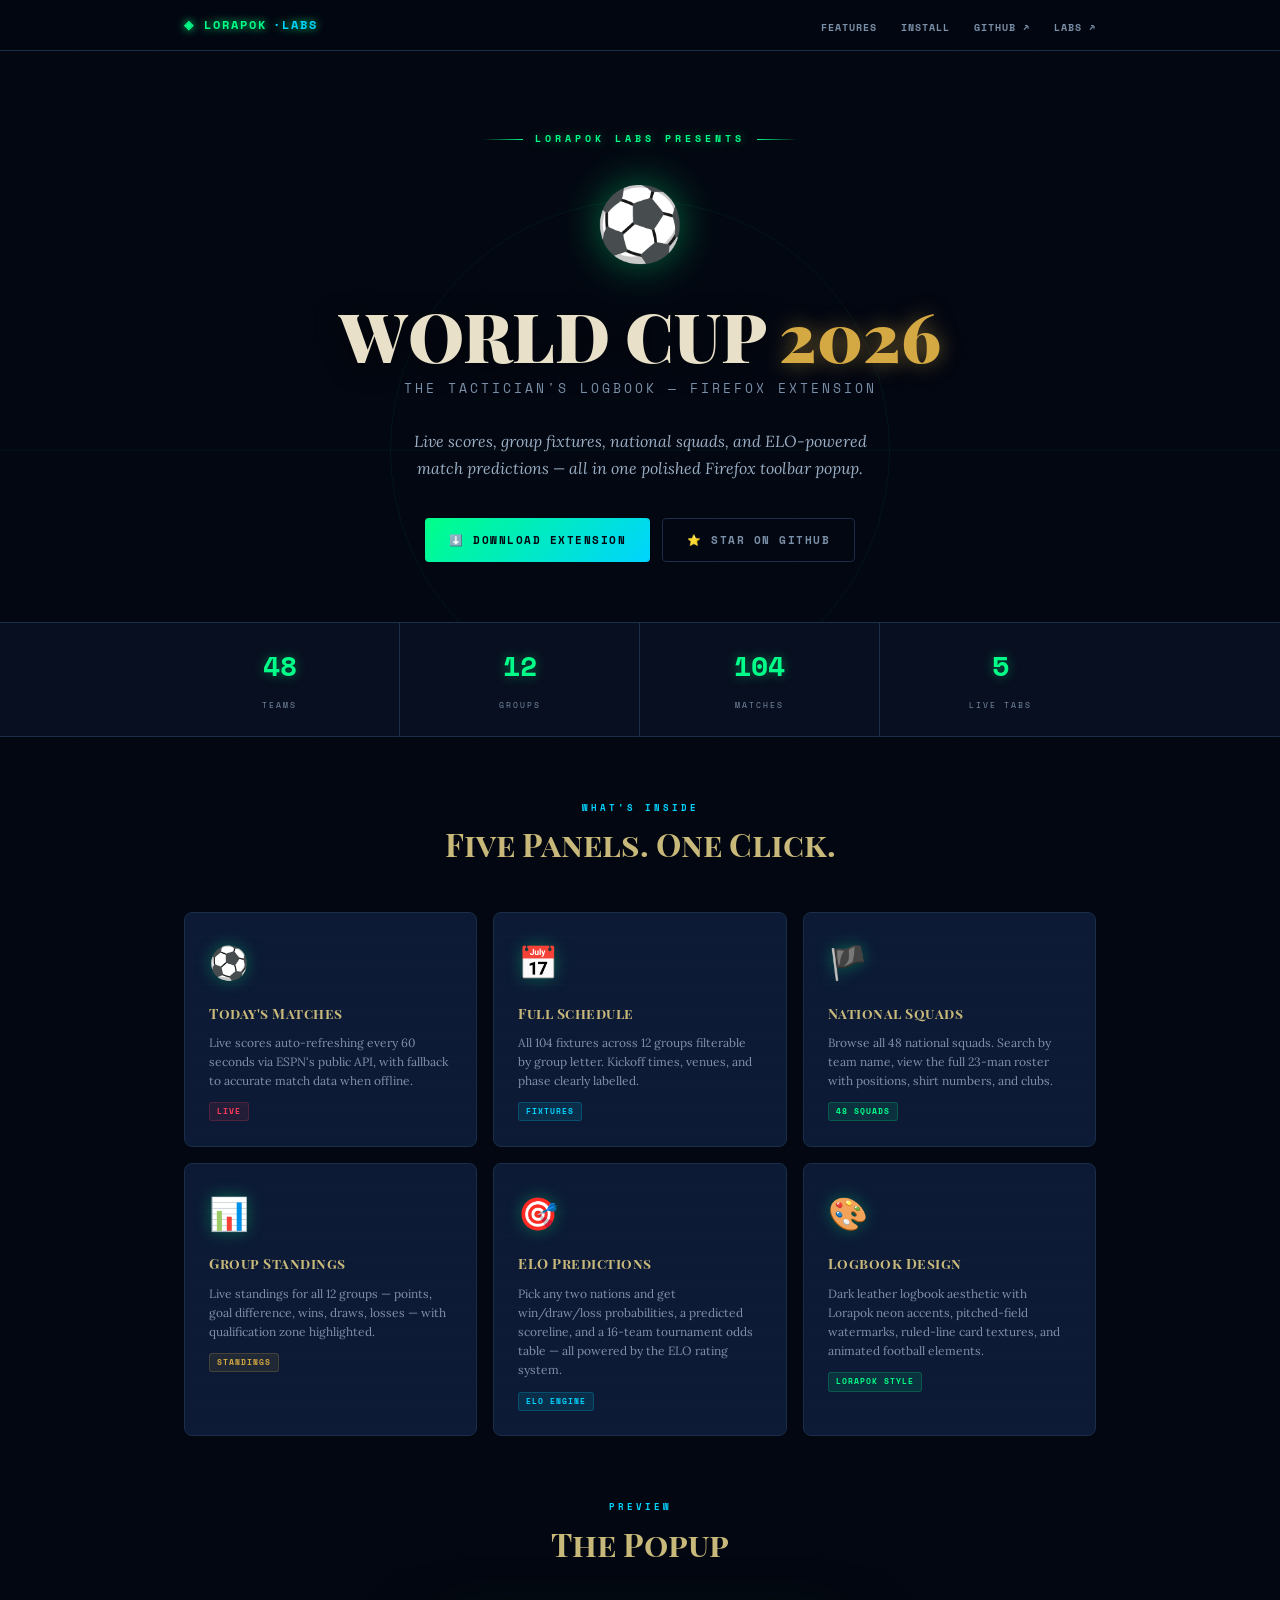
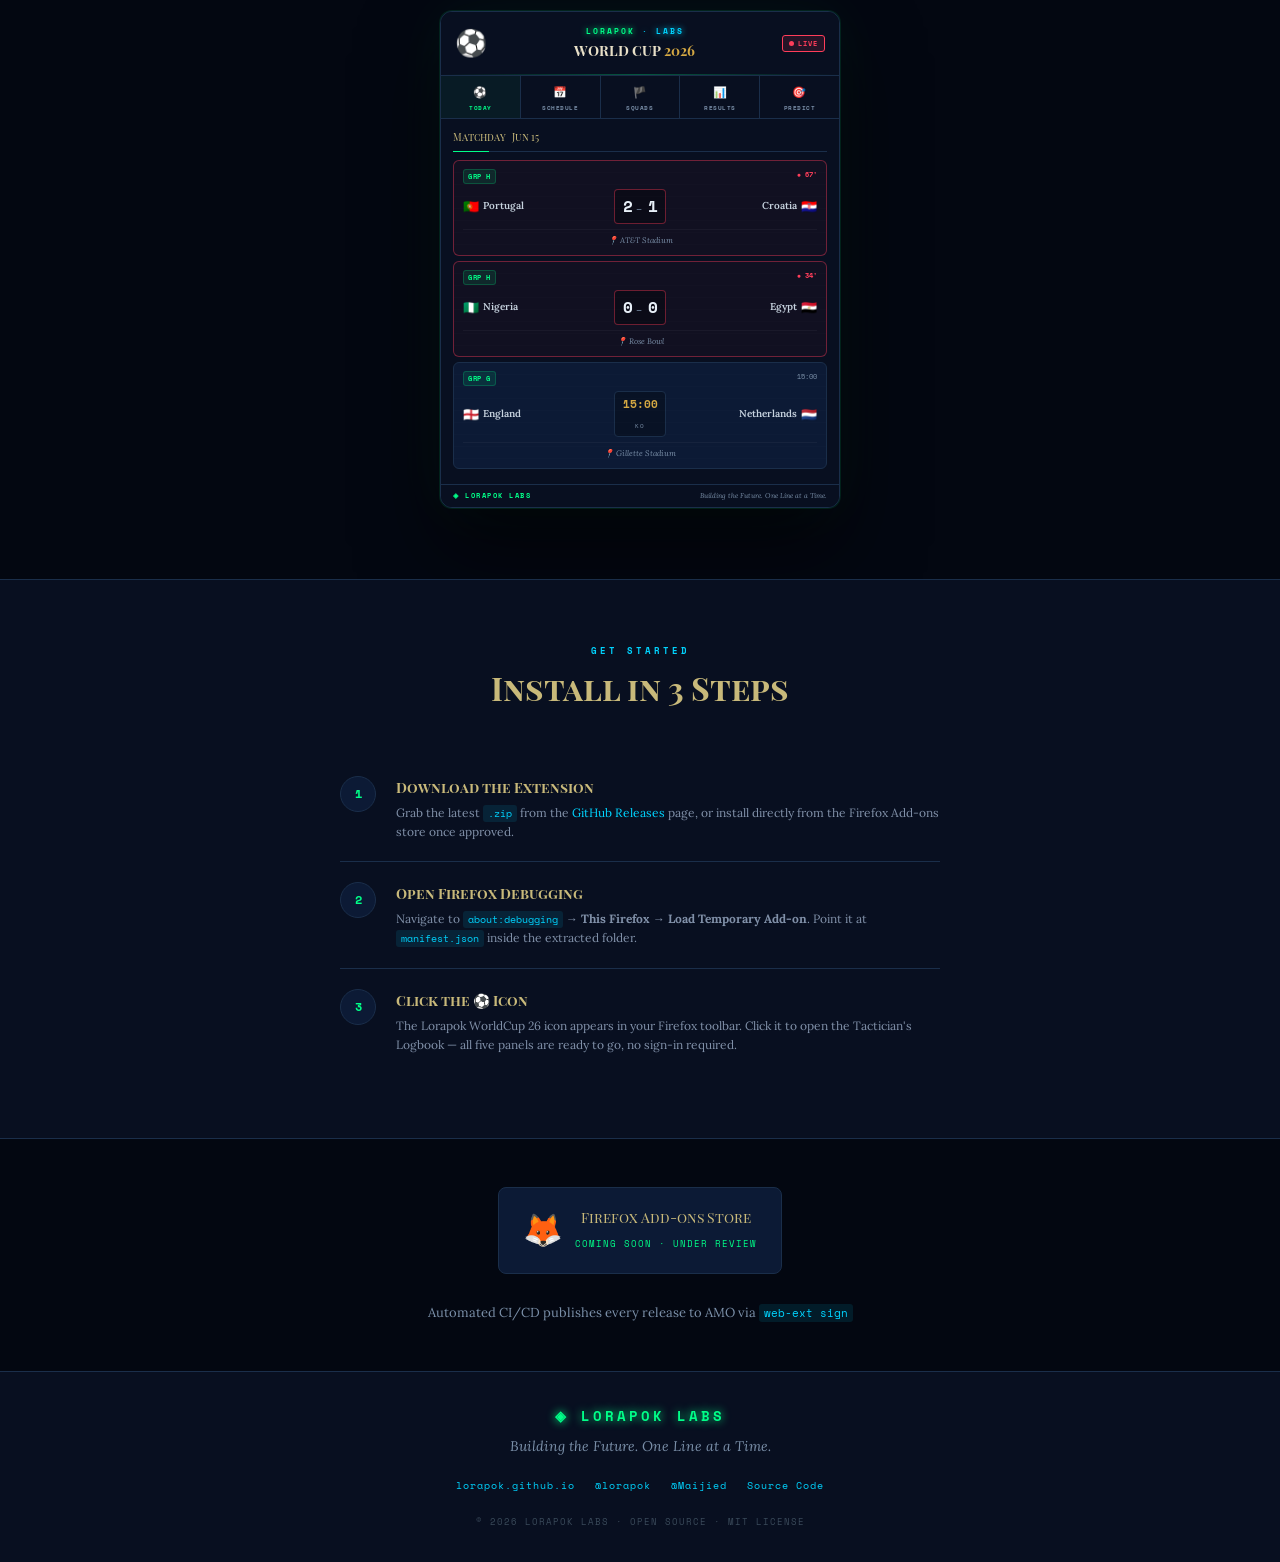
==== docs/index.html @ 34243d96 "Restore missing docs/index.html from zip" ====
<!DOCTYPE html>
<html lang="en">
<head>
  <meta charset="UTF-8"/>
  <meta name="viewport" content="width=device-width,initial-scale=1"/>
  <title>Lorapok WorldCup 26 — Firefox Extension</title>
  <meta name="description" content="FIFA World Cup 2026 live scores, fixtures, squads & ELO predictions. A Lorapok Labs Firefox extension."/>
  <meta property="og:title" content="Lorapok WorldCup 26"/>
  <meta property="og:description" content="The Tactician's Logbook — World Cup 2026 in your Firefox toolbar."/>
  <meta property="og:image" content="https://lorapok.github.io/worldcup26/preview.png"/>
  <link rel="preconnect" href="https://fonts.googleapis.com"/>
  <link rel="preconnect" href="https://fonts.gstatic.com" crossorigin/>
  <link href="https://fonts.googleapis.com/css2?family=Playfair+Display+SC:ital,wght@0,400;0,700;0,900;1,400&family=Space+Mono:ital,wght@0,400;0,700;1,400&family=Lora:ital,wght@0,400;0,600;1,400;1,600&display=swap" rel="stylesheet"/>
  <style>
    /* ── Tokens ────────────────────────────────────────────────── */
    :root {
      --bg:        #030711;
      --surface:   #080f20;
      --card:      #0c1a35;
      --border:    #1a2e4a;
      --green:     #00ff88;
      --cyan:      #00d4ff;
      --gold:      #d4a843;
      --red:       #ff3d5a;
      --parchment: #c8b97a;
      --ink:       #7a8fa8;
      --serif:     'Playfair Display SC', Georgia, serif;
      --mono:      'Space Mono', monospace;
      --body:      'Lora', Georgia, serif;
    }

    /* ── Reset ─────────────────────────────────────────────────── */
    *, *::before, *::after { box-sizing: border-box; margin: 0; padding: 0; }
    html { scroll-behavior: smooth; }

    body {
      background: var(--bg);
      color: #d0d8e8;
      font-family: var(--body);
      line-height: 1.65;
      overflow-x: hidden;
    }

    a { color: var(--cyan); text-decoration: none; }
    a:hover { color: #fff; }

    /* ── Pitch BG ──────────────────────────────────────────────── */
    .pitch-bg {
      position: fixed; inset: 0; z-index: 0; pointer-events: none;
      background:
        repeating-linear-gradient(90deg, transparent, transparent 79px, rgba(0,255,136,0.025) 80px),
        repeating-linear-gradient(180deg, transparent, transparent 79px, rgba(0,255,136,0.02) 80px);
    }
    .pitch-bg::before {
      content: '';
      position: absolute; top: 50%; left: 50%;
      transform: translate(-50%, -50%);
      width: 500px; height: 500px;
      border: 1px solid rgba(0,255,136,0.06);
      border-radius: 50%;
    }
    .pitch-bg::after {
      content: '';
      position: absolute; top: 50%; left: 0; right: 0;
      height: 1px; background: rgba(0,255,136,0.06);
      transform: translateY(-50%);
    }

    /* ── Layout ────────────────────────────────────────────────── */
    .container {
      position: relative; z-index: 1;
      max-width: 960px; margin: 0 auto;
      padding: 0 24px;
    }

    /* ══ NAV ════════════════════════════════════════════════════ */
    nav {
      position: sticky; top: 0; z-index: 100;
      background: rgba(3,7,17,0.92);
      backdrop-filter: blur(12px);
      border-bottom: 1px solid var(--border);
    }
    .nav-inner {
      display: flex; align-items: center; justify-content: space-between;
      padding: 12px 24px; max-width: 960px; margin: 0 auto;
    }
    .nav-logo {
      font-family: var(--mono); font-size: 12px; font-weight: 700;
      color: var(--green); letter-spacing: 2px;
      text-shadow: 0 0 8px var(--green);
      display: flex; align-items: center; gap: 6px;
    }
    .nav-logo span { color: var(--cyan); }
    .nav-links {
      display: flex; gap: 24px; list-style: none;
    }
    .nav-links a {
      font-family: var(--mono); font-size: 10px; font-weight: 700;
      color: var(--ink); letter-spacing: 1px;
      text-transform: uppercase;
      transition: color 0.2s;
    }
    .nav-links a:hover { color: var(--green); }

    /* ══ HERO ════════════════════════════════════════════════════ */
    .hero {
      padding: 80px 24px 60px;
      text-align: center;
      position: relative; z-index: 1;
      border-bottom: 1px solid var(--border);
    }

    .hero__eyebrow {
      font-family: var(--mono); font-size: 10px; font-weight: 700;
      color: var(--green); letter-spacing: 4px;
      text-shadow: 0 0 10px rgba(0,255,136,0.5);
      margin-bottom: 16px;
      display: flex; align-items: center; justify-content: center; gap: 12px;
    }
    .hero__eyebrow::before,
    .hero__eyebrow::after {
      content: '';
      display: block; width: 40px; height: 1px;
      background: linear-gradient(90deg, transparent, var(--green));
    }
    .hero__eyebrow::after { transform: scaleX(-1); }

    .hero__ball {
      font-size: 72px; display: block; margin-bottom: 16px;
      animation: heroBounce 3s cubic-bezier(.36,.07,.19,.97) infinite;
      filter: drop-shadow(0 0 20px rgba(0,255,136,0.4));
    }
    @keyframes heroBounce {
      0%,100% { transform: translateY(0) rotate(0deg); }
      20%     { transform: translateY(-24px) rotate(30deg); }
      40%     { transform: translateY(0) rotate(55deg); }
      60%     { transform: translateY(-12px) rotate(75deg); }
      80%     { transform: translateY(0) rotate(90deg); }
    }

    .hero__title {
      font-family: var(--serif); font-size: clamp(36px, 7vw, 68px);
      font-weight: 900; color: #e8e0c8; line-height: 1.05;
      text-shadow: 0 4px 24px rgba(0,0,0,0.6);
      margin-bottom: 8px;
    }
    .hero__title em {
      font-style: normal; color: var(--gold);
      text-shadow: 0 0 20px rgba(212,168,67,0.5);
    }

    .hero__sub {
      font-family: var(--mono); font-size: 13px;
      color: var(--ink); letter-spacing: 3px;
      margin-bottom: 28px;
      text-transform: uppercase;
    }

    .hero__desc {
      font-family: var(--body); font-size: 16px; font-style: italic;
      color: #9aaec4; max-width: 500px; margin: 0 auto 36px;
      line-height: 1.7;
    }

    .hero__ctas {
      display: flex; gap: 12px; justify-content: center; flex-wrap: wrap;
    }

    .btn {
      display: inline-flex; align-items: center; gap: 8px;
      font-family: var(--mono); font-size: 11px; font-weight: 700;
      letter-spacing: 1.5px; text-transform: uppercase;
      padding: 12px 24px; border-radius: 4px;
      border: none; cursor: pointer;
      transition: all 0.25s ease; text-decoration: none;
    }
    .btn--primary {
      background: linear-gradient(135deg, var(--green), var(--cyan));
      color: #030711;
    }
    .btn--primary:hover {
      transform: translateY(-2px);
      box-shadow: 0 8px 28px rgba(0,255,136,0.35);
      color: #030711;
    }
    .btn--ghost {
      background: transparent;
      border: 1px solid var(--border);
      color: var(--ink);
    }
    .btn--ghost:hover {
      border-color: var(--cyan); color: var(--cyan);
      transform: translateY(-2px);
    }

    /* ══ STATS STRIP ════════════════════════════════════════════ */
    .stats-strip {
      background: var(--surface);
      border-bottom: 1px solid var(--border);
      position: relative; z-index: 1;
    }
    .stats-inner {
      display: grid; grid-template-columns: repeat(4, 1fr);
      max-width: 960px; margin: 0 auto;
    }
    .stat {
      padding: 20px 16px; text-align: center;
      border-right: 1px solid var(--border);
    }
    .stat:last-child { border-right: none; }
    .stat__num {
      font-family: var(--mono); font-size: 28px; font-weight: 700;
      color: var(--green); display: block;
      text-shadow: 0 0 12px rgba(0,255,136,0.4);
    }
    .stat__label {
      font-family: var(--mono); font-size: 8px; color: var(--ink);
      letter-spacing: 2px; text-transform: uppercase; margin-top: 2px;
    }

    /* ══ FEATURES ════════════════════════════════════════════════ */
    .section {
      padding: 64px 24px;
      position: relative; z-index: 1;
    }

    .section__header {
      text-align: center; margin-bottom: 48px;
    }
    .section__tag {
      font-family: var(--mono); font-size: 9px; font-weight: 700;
      color: var(--cyan); letter-spacing: 3px;
      text-transform: uppercase; margin-bottom: 10px; display: block;
    }
    .section__title {
      font-family: var(--serif); font-size: 32px; font-weight: 700;
      color: var(--parchment); line-height: 1.2;
    }

    .features-grid {
      display: grid;
      grid-template-columns: repeat(auto-fit, minmax(240px, 1fr));
      gap: 16px;
    }

    .feature-card {
      background: var(--card);
      border: 1px solid var(--border);
      border-radius: 8px; padding: 24px;
      position: relative; overflow: hidden;
      transition: border-color 0.2s, transform 0.2s;
    }
    .feature-card:hover {
      border-color: rgba(0,255,136,0.35);
      transform: translateY(-3px);
    }
    /* Logbook ruled lines */
    .feature-card::before {
      content: '';
      position: absolute; inset: 0;
      background: repeating-linear-gradient(
        180deg, transparent, transparent 23px,
        rgba(255,255,255,0.02) 24px
      );
      pointer-events: none;
    }
    .feature-card__icon {
      font-size: 32px; display: block; margin-bottom: 12px;
      filter: drop-shadow(0 0 8px rgba(0,255,136,0.3));
    }
    .feature-card__title {
      font-family: var(--serif); font-size: 14px; font-weight: 700;
      color: var(--parchment); margin-bottom: 8px; letter-spacing: 0.5px;
    }
    .feature-card__desc {
      font-family: var(--body); font-size: 12px; color: #8090a8;
      line-height: 1.6;
    }
    .feature-card__tag {
      margin-top: 12px; display: inline-block;
      font-family: var(--mono); font-size: 8px; font-weight: 700;
      letter-spacing: 1px; padding: 2px 7px; border-radius: 3px;
    }
    .tag--green { color: var(--green); background: rgba(0,255,136,0.1); border: 1px solid rgba(0,255,136,0.2); }
    .tag--cyan  { color: var(--cyan);  background: rgba(0,212,255,0.1); border: 1px solid rgba(0,212,255,0.2); }
    .tag--gold  { color: var(--gold);  background: rgba(212,168,67,0.1);border: 1px solid rgba(212,168,67,0.2); }
    .tag--red   { color: var(--red);   background: rgba(255,61,90,0.1); border: 1px solid rgba(255,61,90,0.2); }

    /* ══ PREVIEW MOCKUP ════════════════════════════════════════ */
    .preview-section {
      padding: 0 24px 64px;
      position: relative; z-index: 1;
      text-align: center;
    }

    .popup-mockup {
      display: inline-block;
      width: 400px; max-width: 100%;
      background: #080f20;
      border: 1px solid #1a2e4a;
      border-radius: 12px;
      overflow: hidden;
      box-shadow:
        0 0 0 1px rgba(0,255,136,0.1),
        0 40px 80px rgba(0,0,0,0.6),
        0 0 60px rgba(0,255,136,0.06);
      text-align: left;
      font-size: 12px;
    }

    .mock-header {
      background: #080f20;
      border-bottom: 1px solid #1a2e4a;
      padding: 10px 14px;
      display: flex; align-items: center; gap: 10px;
      position: relative;
    }
    .mock-header::after {
      content: '';
      position: absolute; bottom: 0; left: 0; right: 0; height: 1px;
      background: linear-gradient(90deg, transparent, #00ff88, transparent);
      opacity: 0.3;
    }
    .mock-ball { font-size: 26px; animation: heroBounce 2.4s infinite; }
    .mock-brand-center { flex: 1; text-align: center; }
    .mock-brand {
      font-family: var(--mono); font-size: 8px; font-weight: 700;
      color: var(--green); letter-spacing: 2px;
      text-shadow: 0 0 6px var(--green);
    }
    .mock-brand span { color: var(--cyan); text-shadow: 0 0 6px var(--cyan); }
    .mock-title {
      font-family: var(--serif); font-size: 14px; font-weight: 700;
      color: #e8e0c8; display: block;
    }
    .mock-title em { font-style: normal; color: var(--gold); }
    .mock-live {
      display: flex; align-items: center; gap: 4px;
      background: rgba(255,61,90,0.12);
      border: 1px solid #ff3d5a; border-radius: 3px;
      padding: 2px 6px;
    }
    .mock-live-dot {
      width: 5px; height: 5px; background: #ff3d5a; border-radius: 50%;
      animation: livePulse 1s infinite;
    }
    @keyframes livePulse {
      0%,100% { opacity: 1; } 50% { opacity: 0.3; }
    }
    .mock-live-text {
      font-family: var(--mono); font-size: 7px; font-weight: 700;
      color: #ff3d5a; letter-spacing: 1px;
    }

    .mock-tabs {
      display: flex; background: #080f20;
      border-bottom: 1px solid #1a2e4a;
    }
    .mock-tab {
      flex: 1; padding: 7px 2px 5px; text-align: center;
      border-right: 1px solid #1a2e4a;
      font-family: var(--mono); font-size: 6px; font-weight: 700;
      color: #7a8fa8; letter-spacing: 0.5px;
    }
    .mock-tab:last-child { border-right: none; }
    .mock-tab.active { color: var(--green); background: rgba(0,255,136,0.05); }
    .mock-tab-icon { display: block; font-size: 11px; margin-bottom: 2px; }

    .mock-content { padding: 10px 12px; }
    .mock-section-title {
      font-family: var(--serif); font-size: 10px; color: var(--parchment);
      padding-bottom: 5px; border-bottom: 1px solid #1a2e4a;
      margin-bottom: 8px; position: relative;
    }
    .mock-section-title::after {
      content: ''; position: absolute; bottom: -1px; left: 0;
      width: 36px; height: 1px; background: var(--green);
    }

    .mock-match {
      background: #0c1a35; border: 1px solid #1a2e4a; border-radius: 6px;
      padding: 8px 9px; margin-bottom: 5px; position: relative; overflow: hidden;
    }
    .mock-match.live {
      border-color: rgba(255,61,90,0.4);
      background: rgba(255,61,90,0.04);
    }
    .mock-match::before {
      content: '';
      position: absolute; inset: 0;
      background: repeating-linear-gradient(
        180deg, transparent, transparent 11px,
        rgba(255,255,255,0.02) 12px
      );
    }
    .mock-meta {
      display: flex; justify-content: space-between; margin-bottom: 5px;
    }
    .mock-group {
      font-family: var(--mono); font-size: 7px; font-weight: 700;
      color: var(--green); background: rgba(0,255,136,0.1);
      border: 1px solid rgba(0,255,136,0.2);
      border-radius: 3px; padding: 1px 4px; letter-spacing: 0.5px;
    }
    .mock-status-live {
      font-family: var(--mono); font-size: 7px; font-weight: 700;
      color: #ff3d5a;
    }
    .mock-status-live::before { content: '● '; animation: livePulse 1s infinite; }
    .mock-status-sched {
      font-family: var(--mono); font-size: 7px; color: #7a8fa8;
    }
    .mock-body {
      display: grid; grid-template-columns: 1fr auto 1fr; align-items: center; gap: 6px;
    }
    .mock-team { display: flex; align-items: center; gap: 4px; }
    .mock-team.away { flex-direction: row-reverse; }
    .mock-flag { font-size: 13px; }
    .mock-name { font-family: var(--body); font-size: 10px; font-weight: 600; color: #c8d4e0; }
    .mock-score {
      background: rgba(0,0,0,0.3); border: 1px solid #1a2e4a;
      border-radius: 4px; padding: 3px 7px; text-align: center;
      min-width: 52px;
    }
    .mock-score.live { border-color: rgba(255,61,90,0.4); }
    .mock-score-num {
      font-family: var(--mono); font-size: 16px; font-weight: 700; color: #e8f0f8;
    }
    .mock-score-sep { font-family: var(--mono); font-size: 10px; color: #7a8fa8; }
    .mock-score-time {
      font-family: var(--mono); font-size: 11px; font-weight: 700; color: var(--gold);
      display: block;
    }
    .mock-score-label {
      font-family: var(--mono); font-size: 6px; color: #7a8fa8; letter-spacing: 1px;
    }
    .mock-venue {
      font-family: var(--body); font-style: italic; font-size: 8px; color: #7a8fa8;
      text-align: center; margin-top: 5px; padding-top: 4px;
      border-top: 1px solid rgba(255,255,255,0.04);
    }

    .mock-footer {
      background: #080f20; border-top: 1px solid #1a2e4a;
      padding: 5px 12px;
      display: flex; justify-content: space-between; align-items: center;
    }
    .mock-footer-logo {
      font-family: var(--mono); font-size: 7px; font-weight: 700;
      color: var(--green); letter-spacing: 1.5px;
    }
    .mock-footer-motto {
      font-family: var(--body); font-style: italic; font-size: 7px; color: #7a8fa8;
    }

    /* ══ INSTALL STEPS ════════════════════════════════════════════ */
    .install-section {
      padding: 64px 24px;
      background: var(--surface);
      border-top: 1px solid var(--border);
      border-bottom: 1px solid var(--border);
      position: relative; z-index: 1;
    }

    .steps { display: flex; flex-direction: column; gap: 0; max-width: 600px; margin: 0 auto; }

    .step {
      display: flex; gap: 20px; align-items: flex-start;
      padding: 20px 0;
      border-bottom: 1px solid var(--border);
    }
    .step:last-child { border-bottom: none; }

    .step__num {
      width: 36px; height: 36px; flex-shrink: 0;
      background: var(--card); border: 1px solid var(--border);
      border-radius: 50%;
      display: flex; align-items: center; justify-content: center;
      font-family: var(--mono); font-size: 12px; font-weight: 700;
      color: var(--green);
    }
    .step__content {}
    .step__title {
      font-family: var(--serif); font-size: 14px; font-weight: 700;
      color: var(--parchment); margin-bottom: 4px;
    }
    .step__desc {
      font-family: var(--body); font-size: 12px; color: #8090a8; line-height: 1.6;
    }
    .step__desc code {
      font-family: var(--mono); font-size: 10px;
      color: var(--cyan); background: rgba(0,212,255,0.1);
      padding: 1px 5px; border-radius: 3px;
    }

    /* ══ AMO BADGE ════════════════════════════════════════════════ */
    .amo-section {
      padding: 48px 24px;
      text-align: center;
      position: relative; z-index: 1;
    }
    .amo-badge {
      display: inline-flex; align-items: center; gap: 12px;
      background: var(--card); border: 1px solid var(--border);
      border-radius: 8px; padding: 16px 24px;
      font-family: var(--body); font-size: 14px; color: #9aaec4;
      margin-bottom: 20px;
      transition: border-color 0.2s;
    }
    .amo-badge:hover { border-color: rgba(0,255,136,0.3); }
    .amo-badge__icon { font-size: 32px; }
    .amo-badge__title {
      font-family: var(--serif); font-size: 14px;
      color: var(--parchment); display: block; margin-bottom: 2px;
    }
    .amo-badge__sub {
      font-family: var(--mono); font-size: 9px; color: var(--green);
      letter-spacing: 1px;
    }

    /* ══ FOOTER ═══════════════════════════════════════════════════ */
    footer {
      background: var(--surface);
      border-top: 1px solid var(--border);
      padding: 32px 24px;
      position: relative; z-index: 1;
      text-align: center;
    }
    .footer-logo {
      font-family: var(--mono); font-size: 14px; font-weight: 700;
      color: var(--green); letter-spacing: 3px;
      text-shadow: 0 0 10px var(--green);
      display: block; margin-bottom: 8px;
    }
    .footer-motto {
      font-family: var(--body); font-style: italic; font-size: 14px;
      color: var(--ink); margin-bottom: 20px; display: block;
    }
    .footer-links {
      display: flex; gap: 20px; justify-content: center; flex-wrap: wrap;
      font-family: var(--mono); font-size: 10px; letter-spacing: 1px;
      margin-bottom: 20px;
    }
    .footer-copy {
      font-family: var(--mono); font-size: 9px; color: #3a4a5a;
      letter-spacing: 1px;
    }

    /* ── Responsive ──────────────────────────────────────────── */
    @media (max-width: 640px) {
      .stats-inner { grid-template-columns: repeat(2, 1fr); }
      .stat:nth-child(2) { border-right: none; }
      .nav-links { display: none; }
      .popup-mockup { width: 340px; }
    }
  </style>
</head>
<body>

  <!-- Pitch grid watermark -->
  <div class="pitch-bg" aria-hidden="true"></div>

  <!-- ══ NAV ═══════════════════════════════════════════════════════ -->
  <nav>
    <div class="nav-inner">
      <div class="nav-logo">◈ LORAPOK<span>·LABS</span></div>
      <ul class="nav-links">
        <li><a href="#features">Features</a></li>
        <li><a href="#install">Install</a></li>
        <li><a href="https://github.com/lorapok/worldcup26" target="_blank">GitHub ↗</a></li>
        <li><a href="https://lorapok.github.io" target="_blank">Labs ↗</a></li>
      </ul>
    </div>
  </nav>

  <!-- ══ HERO ══════════════════════════════════════════════════════ -->
  <section class="hero">
    <div class="hero__eyebrow">LORAPOK LABS PRESENTS</div>
    <span class="hero__ball">⚽</span>
    <h1 class="hero__title">WORLD CUP <em>2026</em></h1>
    <p class="hero__sub">The Tactician's Logbook — Firefox Extension</p>
    <p class="hero__desc">
      Live scores, group fixtures, national squads, and ELO-powered match predictions —
      all in one polished Firefox toolbar popup.
    </p>
    <div class="hero__ctas">
      <a href="https://github.com/lorapok/worldcup26/releases/latest" class="btn btn--primary">
        ⬇️ Download Extension
      </a>
      <a href="https://github.com/lorapok/worldcup26" class="btn btn--ghost">
        ⭐ Star on GitHub
      </a>
    </div>
  </section>

  <!-- ══ STATS STRIP ══════════════════════════════════════════════ -->
  <div class="stats-strip">
    <div class="stats-inner">
      <div class="stat">
        <span class="stat__num">48</span>
        <span class="stat__label">Teams</span>
      </div>
      <div class="stat">
        <span class="stat__num">12</span>
        <span class="stat__label">Groups</span>
      </div>
      <div class="stat">
        <span class="stat__num">104</span>
        <span class="stat__label">Matches</span>
      </div>
      <div class="stat">
        <span class="stat__num">5</span>
        <span class="stat__label">Live Tabs</span>
      </div>
    </div>
  </div>

  <!-- ══ FEATURES ════════════════════════════════════════════════ -->
  <section class="section" id="features">
    <div class="container">
      <div class="section__header">
        <span class="section__tag">What's Inside</span>
        <h2 class="section__title">Five Panels. One Click.</h2>
      </div>
      <div class="features-grid">
        <div class="feature-card">
          <span class="feature-card__icon">⚽</span>
          <div class="feature-card__title">Today's Matches</div>
          <p class="feature-card__desc">
            Live scores auto-refreshing every 60 seconds via ESPN's public API,
            with fallback to accurate match data when offline.
          </p>
          <span class="feature-card__tag tag--red">LIVE</span>
        </div>

        <div class="feature-card">
          <span class="feature-card__icon">📅</span>
          <div class="feature-card__title">Full Schedule</div>
          <p class="feature-card__desc">
            All 104 fixtures across 12 groups filterable by group letter.
            Kickoff times, venues, and phase clearly labelled.
          </p>
          <span class="feature-card__tag tag--cyan">FIXTURES</span>
        </div>

        <div class="feature-card">
          <span class="feature-card__icon">🏴</span>
          <div class="feature-card__title">National Squads</div>
          <p class="feature-card__desc">
            Browse all 48 national squads. Search by team name, view the
            full 23-man roster with positions, shirt numbers, and clubs.
          </p>
          <span class="feature-card__tag tag--green">48 SQUADS</span>
        </div>

        <div class="feature-card">
          <span class="feature-card__icon">📊</span>
          <div class="feature-card__title">Group Standings</div>
          <p class="feature-card__desc">
            Live standings for all 12 groups — points, goal difference,
            wins, draws, losses — with qualification zone highlighted.
          </p>
          <span class="feature-card__tag tag--gold">STANDINGS</span>
        </div>

        <div class="feature-card">
          <span class="feature-card__icon">🎯</span>
          <div class="feature-card__title">ELO Predictions</div>
          <p class="feature-card__desc">
            Pick any two nations and get win/draw/loss probabilities,
            a predicted scoreline, and a 16-team tournament odds table —
            all powered by the ELO rating system.
          </p>
          <span class="feature-card__tag tag--cyan">ELO ENGINE</span>
        </div>

        <div class="feature-card">
          <span class="feature-card__icon">🎨</span>
          <div class="feature-card__title">Logbook Design</div>
          <p class="feature-card__desc">
            Dark leather logbook aesthetic with Lorapok neon accents, pitched-field
            watermarks, ruled-line card textures, and animated football elements.
          </p>
          <span class="feature-card__tag tag--green">LORAPOK STYLE</span>
        </div>
      </div>
    </div>
  </section>

  <!-- ══ POPUP MOCKUP ════════════════════════════════════════════ -->
  <section class="preview-section">
    <div class="container">
      <div class="section__header">
        <span class="section__tag">Preview</span>
        <h2 class="section__title">The Popup</h2>
      </div>

      <div class="popup-mockup">
        <!-- Mock header -->
        <div class="mock-header">
          <div class="mock-ball">⚽</div>
          <div class="mock-brand-center">
            <div class="mock-brand">LORAPOK <span>· LABS</span></div>
            <span class="mock-title">WORLD CUP <em>2026</em></span>
          </div>
          <div class="mock-live">
            <div class="mock-live-dot"></div>
            <span class="mock-live-text">LIVE</span>
          </div>
        </div>
        <!-- Mock tabs -->
        <div class="mock-tabs">
          <div class="mock-tab active"><span class="mock-tab-icon">⚽</span>TODAY</div>
          <div class="mock-tab"><span class="mock-tab-icon">📅</span>SCHEDULE</div>
          <div class="mock-tab"><span class="mock-tab-icon">🏴</span>SQUADS</div>
          <div class="mock-tab"><span class="mock-tab-icon">📊</span>RESULTS</div>
          <div class="mock-tab"><span class="mock-tab-icon">🎯</span>PREDICT</div>
        </div>
        <!-- Mock content -->
        <div class="mock-content">
          <div class="mock-section-title">Matchday &nbsp; Jun 15</div>

          <!-- Live match -->
          <div class="mock-match live">
            <div class="mock-meta">
              <span class="mock-group">GRP H</span>
              <span class="mock-status-live">67'</span>
            </div>
            <div class="mock-body">
              <div class="mock-team"><span class="mock-flag">🇵🇹</span><span class="mock-name">Portugal</span></div>
              <div class="mock-score live">
                <span class="mock-score-num">2</span>
                <span class="mock-score-sep"> – </span>
                <span class="mock-score-num">1</span>
              </div>
              <div class="mock-team away"><span class="mock-flag">🇭🇷</span><span class="mock-name">Croatia</span></div>
            </div>
            <div class="mock-venue">📍 AT&T Stadium</div>
          </div>

          <!-- Live match 2 -->
          <div class="mock-match live">
            <div class="mock-meta">
              <span class="mock-group">GRP H</span>
              <span class="mock-status-live">34'</span>
            </div>
            <div class="mock-body">
              <div class="mock-team"><span class="mock-flag">🇳🇬</span><span class="mock-name">Nigeria</span></div>
              <div class="mock-score live">
                <span class="mock-score-num">0</span>
                <span class="mock-score-sep"> – </span>
                <span class="mock-score-num">0</span>
              </div>
              <div class="mock-team away"><span class="mock-flag">🇪🇬</span><span class="mock-name">Egypt</span></div>
            </div>
            <div class="mock-venue">📍 Rose Bowl</div>
          </div>

          <!-- Scheduled -->
          <div class="mock-match">
            <div class="mock-meta">
              <span class="mock-group">GRP G</span>
              <span class="mock-status-sched">15:00</span>
            </div>
            <div class="mock-body">
              <div class="mock-team"><span class="mock-flag">🏴󠁧󠁢󠁥󠁮󠁧󠁿</span><span class="mock-name">England</span></div>
              <div class="mock-score">
                <span class="mock-score-time">15:00</span>
                <span class="mock-score-label">KO</span>
              </div>
              <div class="mock-team away"><span class="mock-flag">🇳🇱</span><span class="mock-name">Netherlands</span></div>
            </div>
            <div class="mock-venue">📍 Gillette Stadium</div>
          </div>
        </div>
        <!-- Mock footer -->
        <div class="mock-footer">
          <span class="mock-footer-logo">◈ LORAPOK LABS</span>
          <span class="mock-footer-motto">Building the Future. One Line at a Time.</span>
        </div>
      </div>
    </div>
  </section>

  <!-- ══ INSTALL ══════════════════════════════════════════════════ -->
  <section class="install-section" id="install">
    <div class="container">
      <div class="section__header">
        <span class="section__tag">Get Started</span>
        <h2 class="section__title">Install in 3 Steps</h2>
      </div>
      <div class="steps">
        <div class="step">
          <div class="step__num">1</div>
          <div class="step__content">
            <div class="step__title">Download the Extension</div>
            <p class="step__desc">
              Grab the latest <code>.zip</code> from the
              <a href="https://github.com/lorapok/worldcup26/releases/latest">GitHub Releases</a> page,
              or install directly from the Firefox Add-ons store once approved.
            </p>
          </div>
        </div>
        <div class="step">
          <div class="step__num">2</div>
          <div class="step__content">
            <div class="step__title">Open Firefox Debugging</div>
            <p class="step__desc">
              Navigate to <code>about:debugging</code> → <strong>This Firefox</strong>
              → <strong>Load Temporary Add-on</strong>. Point it at
              <code>manifest.json</code> inside the extracted folder.
            </p>
          </div>
        </div>
        <div class="step">
          <div class="step__num">3</div>
          <div class="step__content">
            <div class="step__title">Click the ⚽ Icon</div>
            <p class="step__desc">
              The Lorapok WorldCup 26 icon appears in your Firefox toolbar.
              Click it to open the Tactician's Logbook — all five panels
              are ready to go, no sign-in required.
            </p>
          </div>
        </div>
      </div>
    </div>
  </section>

  <!-- ══ AMO ══════════════════════════════════════════════════════ -->
  <section class="amo-section">
    <div class="container">
      <a href="https://addons.mozilla.org" class="amo-badge" target="_blank">
        <span class="amo-badge__icon">🦊</span>
        <div>
          <span class="amo-badge__title">Firefox Add-ons Store</span>
          <span class="amo-badge__sub">COMING SOON · UNDER REVIEW</span>
        </div>
      </a>
      <p style="font-family:var(--body);font-size:13px;color:var(--ink);margin-top:8px;">
        Automated CI/CD publishes every release to AMO via <code style="font-family:var(--mono);font-size:11px;color:var(--cyan);background:rgba(0,212,255,0.1);padding:1px 5px;border-radius:3px;">web-ext sign</code>
      </p>
    </div>
  </section>

  <!-- ══ FOOTER ═════════════════════════════════════════════════ -->
  <footer>
    <span class="footer-logo">◈ LORAPOK LABS</span>
    <span class="footer-motto">Building the Future. One Line at a Time.</span>
    <div class="footer-links">
      <a href="https://lorapok.github.io">lorapok.github.io</a>
      <a href="https://github.com/lorapok">@lorapok</a>
      <a href="https://github.com/Maijied">@Maijied</a>
      <a href="https://github.com/lorapok/worldcup26">Source Code</a>
    </div>
    <p class="footer-copy">© 2026 LORAPOK LABS · OPEN SOURCE · MIT LICENSE</p>
  </footer>

</body>
</html>
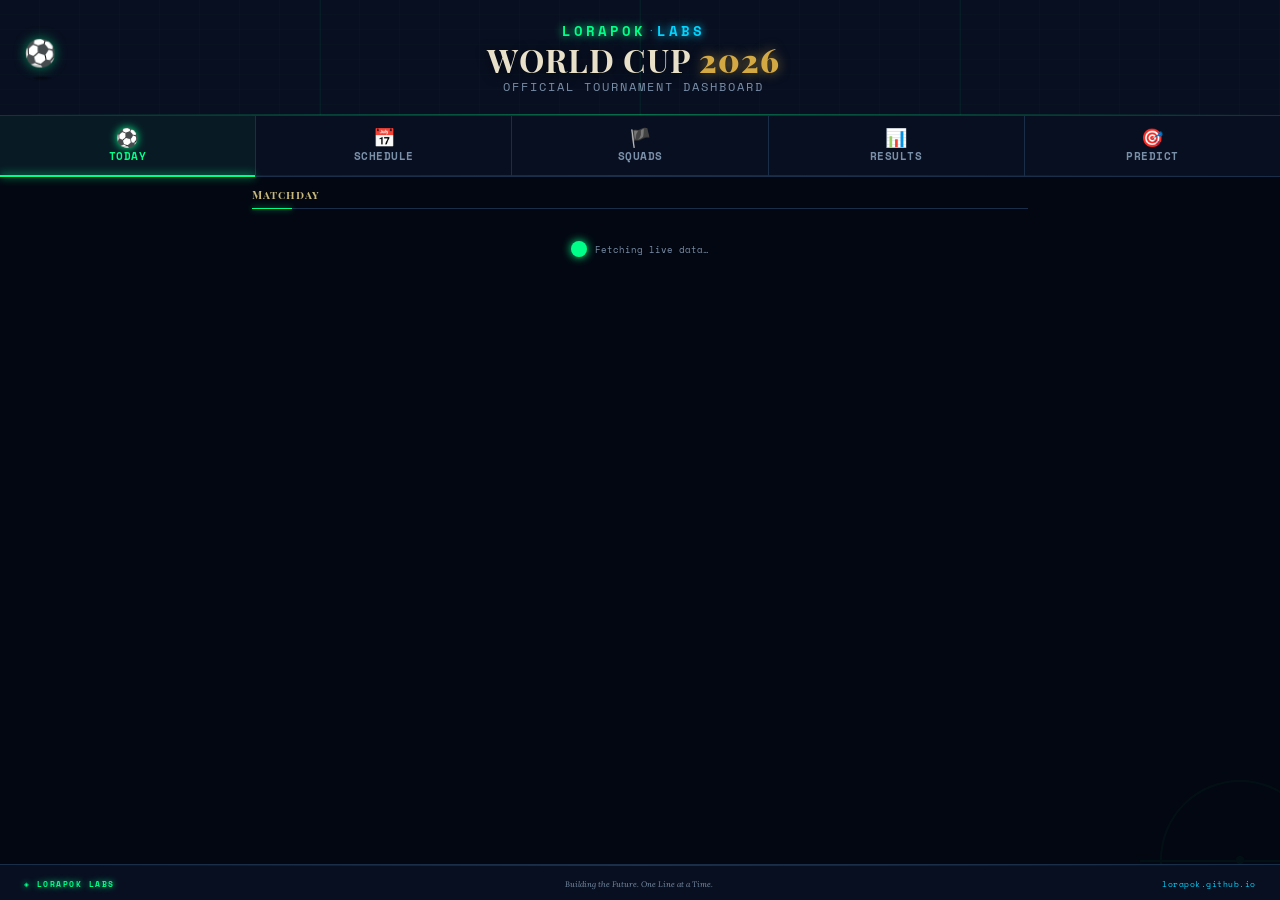
==== commit ab38a2f4: "Integrate extension dashboard into website" ====
--- a/docs/index.html
+++ b/docs/index.html
@@ -3,858 +3,232 @@
 <head>
   <meta charset="UTF-8"/>
   <meta name="viewport" content="width=device-width,initial-scale=1"/>
-  <title>Lorapok WorldCup 26 — Firefox Extension</title>
-  <meta name="description" content="FIFA World Cup 2026 live scores, fixtures, squads & ELO predictions. A Lorapok Labs Firefox extension."/>
+  <title>Lorapok WorldCup 26 — Tournament Dashboard</title>
+  <meta name="description" content="FIFA World Cup 2026 live scores, fixtures, squads & ELO predictions. A Lorapok Labs Tournament Dashboard."/>
   <meta property="og:title" content="Lorapok WorldCup 26"/>
-  <meta property="og:description" content="The Tactician's Logbook — World Cup 2026 in your Firefox toolbar."/>
+  <meta property="og:description" content="The Tactician's Logbook — World Cup 2026 Live Dashboard."/>
   <meta property="og:image" content="https://lorapok.github.io/worldcup26/preview.png"/>
   <link rel="preconnect" href="https://fonts.googleapis.com"/>
   <link rel="preconnect" href="https://fonts.gstatic.com" crossorigin/>
   <link href="https://fonts.googleapis.com/css2?family=Playfair+Display+SC:ital,wght@0,400;0,700;0,900;1,400&family=Space+Mono:ital,wght@0,400;0,700;1,400&family=Lora:ital,wght@0,400;0,600;1,400;1,600&display=swap" rel="stylesheet"/>
+  <link rel="stylesheet" href="css/popup.css"/>
   <style>
-    /* ── Tokens ────────────────────────────────────────────────── */
+    /* Website-specific overrides to make the popup a full-page app */
     :root {
-      --bg:        #030711;
-      --surface:   #080f20;
-      --card:      #0c1a35;
-      --border:    #1a2e4a;
-      --green:     #00ff88;
-      --cyan:      #00d4ff;
-      --gold:      #d4a843;
-      --red:       #ff3d5a;
-      --parchment: #c8b97a;
-      --ink:       #7a8fa8;
-      --serif:     'Playfair Display SC', Georgia, serif;
-      --mono:      'Space Mono', monospace;
-      --body:      'Lora', Georgia, serif;
-    }
-
-    /* ── Reset ─────────────────────────────────────────────────── */
-    *, *::before, *::after { box-sizing: border-box; margin: 0; padding: 0; }
-    html { scroll-behavior: smooth; }
-
+      --popup-w: 100%;
+    }
+    html, body {
+      width: 100%;
+      height: 100%;
+      max-height: none;
+      overflow: auto;
+    }
     body {
-      background: var(--bg);
-      color: #d0d8e8;
-      font-family: var(--body);
-      line-height: 1.65;
-      overflow-x: hidden;
-    }
-
-    a { color: var(--cyan); text-decoration: none; }
-    a:hover { color: #fff; }
-
-    /* ── Pitch BG ──────────────────────────────────────────────── */
-    .pitch-bg {
-      position: fixed; inset: 0; z-index: 0; pointer-events: none;
-      background:
-        repeating-linear-gradient(90deg, transparent, transparent 79px, rgba(0,255,136,0.025) 80px),
-        repeating-linear-gradient(180deg, transparent, transparent 79px, rgba(0,255,136,0.02) 80px);
-    }
-    .pitch-bg::before {
-      content: '';
-      position: absolute; top: 50%; left: 50%;
-      transform: translate(-50%, -50%);
-      width: 500px; height: 500px;
-      border: 1px solid rgba(0,255,136,0.06);
-      border-radius: 50%;
-    }
-    .pitch-bg::after {
-      content: '';
-      position: absolute; top: 50%; left: 0; right: 0;
-      height: 1px; background: rgba(0,255,136,0.06);
-      transform: translateY(-50%);
-    }
-
-    /* ── Layout ────────────────────────────────────────────────── */
-    .container {
-      position: relative; z-index: 1;
-      max-width: 960px; margin: 0 auto;
-      padding: 0 24px;
-    }
-
-    /* ══ NAV ════════════════════════════════════════════════════ */
-    nav {
-      position: sticky; top: 0; z-index: 100;
-      background: rgba(3,7,17,0.92);
-      backdrop-filter: blur(12px);
-      border-bottom: 1px solid var(--border);
-    }
-    .nav-inner {
-      display: flex; align-items: center; justify-content: space-between;
-      padding: 12px 24px; max-width: 960px; margin: 0 auto;
-    }
-    .nav-logo {
-      font-family: var(--mono); font-size: 12px; font-weight: 700;
-      color: var(--green); letter-spacing: 2px;
-      text-shadow: 0 0 8px var(--green);
-      display: flex; align-items: center; gap: 6px;
-    }
-    .nav-logo span { color: var(--cyan); }
-    .nav-links {
-      display: flex; gap: 24px; list-style: none;
-    }
-    .nav-links a {
-      font-family: var(--mono); font-size: 10px; font-weight: 700;
-      color: var(--ink); letter-spacing: 1px;
-      text-transform: uppercase;
-      transition: color 0.2s;
-    }
-    .nav-links a:hover { color: var(--green); }
-
-    /* ══ HERO ════════════════════════════════════════════════════ */
-    .hero {
-      padding: 80px 24px 60px;
-      text-align: center;
-      position: relative; z-index: 1;
-      border-bottom: 1px solid var(--border);
-    }
-
-    .hero__eyebrow {
-      font-family: var(--mono); font-size: 10px; font-weight: 700;
-      color: var(--green); letter-spacing: 4px;
-      text-shadow: 0 0 10px rgba(0,255,136,0.5);
-      margin-bottom: 16px;
-      display: flex; align-items: center; justify-content: center; gap: 12px;
-    }
-    .hero__eyebrow::before,
-    .hero__eyebrow::after {
-      content: '';
-      display: block; width: 40px; height: 1px;
-      background: linear-gradient(90deg, transparent, var(--green));
-    }
-    .hero__eyebrow::after { transform: scaleX(-1); }
-
-    .hero__ball {
-      font-size: 72px; display: block; margin-bottom: 16px;
-      animation: heroBounce 3s cubic-bezier(.36,.07,.19,.97) infinite;
-      filter: drop-shadow(0 0 20px rgba(0,255,136,0.4));
-    }
-    @keyframes heroBounce {
-      0%,100% { transform: translateY(0) rotate(0deg); }
-      20%     { transform: translateY(-24px) rotate(30deg); }
-      40%     { transform: translateY(0) rotate(55deg); }
-      60%     { transform: translateY(-12px) rotate(75deg); }
-      80%     { transform: translateY(0) rotate(90deg); }
-    }
-
-    .hero__title {
-      font-family: var(--serif); font-size: clamp(36px, 7vw, 68px);
-      font-weight: 900; color: #e8e0c8; line-height: 1.05;
-      text-shadow: 0 4px 24px rgba(0,0,0,0.6);
-      margin-bottom: 8px;
-    }
-    .hero__title em {
-      font-style: normal; color: var(--gold);
-      text-shadow: 0 0 20px rgba(212,168,67,0.5);
-    }
-
-    .hero__sub {
-      font-family: var(--mono); font-size: 13px;
-      color: var(--ink); letter-spacing: 3px;
-      margin-bottom: 28px;
-      text-transform: uppercase;
-    }
-
-    .hero__desc {
-      font-family: var(--body); font-size: 16px; font-style: italic;
-      color: #9aaec4; max-width: 500px; margin: 0 auto 36px;
-      line-height: 1.7;
-    }
-
-    .hero__ctas {
-      display: flex; gap: 12px; justify-content: center; flex-wrap: wrap;
-    }
-
-    .btn {
-      display: inline-flex; align-items: center; gap: 8px;
-      font-family: var(--mono); font-size: 11px; font-weight: 700;
-      letter-spacing: 1.5px; text-transform: uppercase;
-      padding: 12px 24px; border-radius: 4px;
-      border: none; cursor: pointer;
-      transition: all 0.25s ease; text-decoration: none;
-    }
-    .btn--primary {
-      background: linear-gradient(135deg, var(--green), var(--cyan));
-      color: #030711;
-    }
-    .btn--primary:hover {
-      transform: translateY(-2px);
-      box-shadow: 0 8px 28px rgba(0,255,136,0.35);
-      color: #030711;
-    }
-    .btn--ghost {
-      background: transparent;
-      border: 1px solid var(--border);
-      color: var(--ink);
-    }
-    .btn--ghost:hover {
-      border-color: var(--cyan); color: var(--cyan);
-      transform: translateY(-2px);
-    }
-
-    /* ══ STATS STRIP ════════════════════════════════════════════ */
-    .stats-strip {
-      background: var(--surface);
-      border-bottom: 1px solid var(--border);
-      position: relative; z-index: 1;
-    }
-    .stats-inner {
-      display: grid; grid-template-columns: repeat(4, 1fr);
-      max-width: 960px; margin: 0 auto;
-    }
-    .stat {
-      padding: 20px 16px; text-align: center;
-      border-right: 1px solid var(--border);
-    }
-    .stat:last-child { border-right: none; }
-    .stat__num {
-      font-family: var(--mono); font-size: 28px; font-weight: 700;
-      color: var(--green); display: block;
-      text-shadow: 0 0 12px rgba(0,255,136,0.4);
-    }
-    .stat__label {
-      font-family: var(--mono); font-size: 8px; color: var(--ink);
-      letter-spacing: 2px; text-transform: uppercase; margin-top: 2px;
-    }
-
-    /* ══ FEATURES ════════════════════════════════════════════════ */
-    .section {
-      padding: 64px 24px;
-      position: relative; z-index: 1;
-    }
-
-    .section__header {
-      text-align: center; margin-bottom: 48px;
-    }
-    .section__tag {
-      font-family: var(--mono); font-size: 9px; font-weight: 700;
-      color: var(--cyan); letter-spacing: 3px;
-      text-transform: uppercase; margin-bottom: 10px; display: block;
-    }
-    .section__title {
-      font-family: var(--serif); font-size: 32px; font-weight: 700;
-      color: var(--parchment); line-height: 1.2;
-    }
-
-    .features-grid {
-      display: grid;
-      grid-template-columns: repeat(auto-fit, minmax(240px, 1fr));
-      gap: 16px;
-    }
-
-    .feature-card {
-      background: var(--card);
-      border: 1px solid var(--border);
-      border-radius: 8px; padding: 24px;
-      position: relative; overflow: hidden;
-      transition: border-color 0.2s, transform 0.2s;
-    }
-    .feature-card:hover {
-      border-color: rgba(0,255,136,0.35);
-      transform: translateY(-3px);
-    }
-    /* Logbook ruled lines */
-    .feature-card::before {
-      content: '';
-      position: absolute; inset: 0;
-      background: repeating-linear-gradient(
-        180deg, transparent, transparent 23px,
-        rgba(255,255,255,0.02) 24px
-      );
-      pointer-events: none;
-    }
-    .feature-card__icon {
-      font-size: 32px; display: block; margin-bottom: 12px;
-      filter: drop-shadow(0 0 8px rgba(0,255,136,0.3));
-    }
-    .feature-card__title {
-      font-family: var(--serif); font-size: 14px; font-weight: 700;
-      color: var(--parchment); margin-bottom: 8px; letter-spacing: 0.5px;
-    }
-    .feature-card__desc {
-      font-family: var(--body); font-size: 12px; color: #8090a8;
-      line-height: 1.6;
-    }
-    .feature-card__tag {
-      margin-top: 12px; display: inline-block;
-      font-family: var(--mono); font-size: 8px; font-weight: 700;
-      letter-spacing: 1px; padding: 2px 7px; border-radius: 3px;
-    }
-    .tag--green { color: var(--green); background: rgba(0,255,136,0.1); border: 1px solid rgba(0,255,136,0.2); }
-    .tag--cyan  { color: var(--cyan);  background: rgba(0,212,255,0.1); border: 1px solid rgba(0,212,255,0.2); }
-    .tag--gold  { color: var(--gold);  background: rgba(212,168,67,0.1);border: 1px solid rgba(212,168,67,0.2); }
-    .tag--red   { color: var(--red);   background: rgba(255,61,90,0.1); border: 1px solid rgba(255,61,90,0.2); }
-
-    /* ══ PREVIEW MOCKUP ════════════════════════════════════════ */
-    .preview-section {
-      padding: 0 24px 64px;
-      position: relative; z-index: 1;
-      text-align: center;
-    }
-
-    .popup-mockup {
-      display: inline-block;
-      width: 400px; max-width: 100%;
-      background: #080f20;
-      border: 1px solid #1a2e4a;
-      border-radius: 12px;
-      overflow: hidden;
-      box-shadow:
-        0 0 0 1px rgba(0,255,136,0.1),
-        0 40px 80px rgba(0,0,0,0.6),
-        0 0 60px rgba(0,255,136,0.06);
-      text-align: left;
-      font-size: 12px;
-    }
-
-    .mock-header {
-      background: #080f20;
-      border-bottom: 1px solid #1a2e4a;
-      padding: 10px 14px;
-      display: flex; align-items: center; gap: 10px;
-      position: relative;
-    }
-    .mock-header::after {
-      content: '';
-      position: absolute; bottom: 0; left: 0; right: 0; height: 1px;
-      background: linear-gradient(90deg, transparent, #00ff88, transparent);
-      opacity: 0.3;
-    }
-    .mock-ball { font-size: 26px; animation: heroBounce 2.4s infinite; }
-    .mock-brand-center { flex: 1; text-align: center; }
-    .mock-brand {
-      font-family: var(--mono); font-size: 8px; font-weight: 700;
-      color: var(--green); letter-spacing: 2px;
-      text-shadow: 0 0 6px var(--green);
-    }
-    .mock-brand span { color: var(--cyan); text-shadow: 0 0 6px var(--cyan); }
-    .mock-title {
-      font-family: var(--serif); font-size: 14px; font-weight: 700;
-      color: #e8e0c8; display: block;
-    }
-    .mock-title em { font-style: normal; color: var(--gold); }
-    .mock-live {
-      display: flex; align-items: center; gap: 4px;
-      background: rgba(255,61,90,0.12);
-      border: 1px solid #ff3d5a; border-radius: 3px;
-      padding: 2px 6px;
-    }
-    .mock-live-dot {
-      width: 5px; height: 5px; background: #ff3d5a; border-radius: 50%;
-      animation: livePulse 1s infinite;
-    }
-    @keyframes livePulse {
-      0%,100% { opacity: 1; } 50% { opacity: 0.3; }
-    }
-    .mock-live-text {
-      font-family: var(--mono); font-size: 7px; font-weight: 700;
-      color: #ff3d5a; letter-spacing: 1px;
-    }
-
-    .mock-tabs {
-      display: flex; background: #080f20;
-      border-bottom: 1px solid #1a2e4a;
-    }
-    .mock-tab {
-      flex: 1; padding: 7px 2px 5px; text-align: center;
-      border-right: 1px solid #1a2e4a;
-      font-family: var(--mono); font-size: 6px; font-weight: 700;
-      color: #7a8fa8; letter-spacing: 0.5px;
-    }
-    .mock-tab:last-child { border-right: none; }
-    .mock-tab.active { color: var(--green); background: rgba(0,255,136,0.05); }
-    .mock-tab-icon { display: block; font-size: 11px; margin-bottom: 2px; }
-
-    .mock-content { padding: 10px 12px; }
-    .mock-section-title {
-      font-family: var(--serif); font-size: 10px; color: var(--parchment);
-      padding-bottom: 5px; border-bottom: 1px solid #1a2e4a;
-      margin-bottom: 8px; position: relative;
-    }
-    .mock-section-title::after {
-      content: ''; position: absolute; bottom: -1px; left: 0;
-      width: 36px; height: 1px; background: var(--green);
-    }
-
-    .mock-match {
-      background: #0c1a35; border: 1px solid #1a2e4a; border-radius: 6px;
-      padding: 8px 9px; margin-bottom: 5px; position: relative; overflow: hidden;
-    }
-    .mock-match.live {
-      border-color: rgba(255,61,90,0.4);
-      background: rgba(255,61,90,0.04);
-    }
-    .mock-match::before {
-      content: '';
-      position: absolute; inset: 0;
-      background: repeating-linear-gradient(
-        180deg, transparent, transparent 11px,
-        rgba(255,255,255,0.02) 12px
-      );
-    }
-    .mock-meta {
-      display: flex; justify-content: space-between; margin-bottom: 5px;
-    }
-    .mock-group {
-      font-family: var(--mono); font-size: 7px; font-weight: 700;
-      color: var(--green); background: rgba(0,255,136,0.1);
-      border: 1px solid rgba(0,255,136,0.2);
-      border-radius: 3px; padding: 1px 4px; letter-spacing: 0.5px;
-    }
-    .mock-status-live {
-      font-family: var(--mono); font-size: 7px; font-weight: 700;
-      color: #ff3d5a;
-    }
-    .mock-status-live::before { content: '● '; animation: livePulse 1s infinite; }
-    .mock-status-sched {
-      font-family: var(--mono); font-size: 7px; color: #7a8fa8;
-    }
-    .mock-body {
-      display: grid; grid-template-columns: 1fr auto 1fr; align-items: center; gap: 6px;
-    }
-    .mock-team { display: flex; align-items: center; gap: 4px; }
-    .mock-team.away { flex-direction: row-reverse; }
-    .mock-flag { font-size: 13px; }
-    .mock-name { font-family: var(--body); font-size: 10px; font-weight: 600; color: #c8d4e0; }
-    .mock-score {
-      background: rgba(0,0,0,0.3); border: 1px solid #1a2e4a;
-      border-radius: 4px; padding: 3px 7px; text-align: center;
-      min-width: 52px;
-    }
-    .mock-score.live { border-color: rgba(255,61,90,0.4); }
-    .mock-score-num {
-      font-family: var(--mono); font-size: 16px; font-weight: 700; color: #e8f0f8;
-    }
-    .mock-score-sep { font-family: var(--mono); font-size: 10px; color: #7a8fa8; }
-    .mock-score-time {
-      font-family: var(--mono); font-size: 11px; font-weight: 700; color: var(--gold);
-      display: block;
-    }
-    .mock-score-label {
-      font-family: var(--mono); font-size: 6px; color: #7a8fa8; letter-spacing: 1px;
-    }
-    .mock-venue {
-      font-family: var(--body); font-style: italic; font-size: 8px; color: #7a8fa8;
-      text-align: center; margin-top: 5px; padding-top: 4px;
-      border-top: 1px solid rgba(255,255,255,0.04);
-    }
-
-    .mock-footer {
-      background: #080f20; border-top: 1px solid #1a2e4a;
-      padding: 5px 12px;
-      display: flex; justify-content: space-between; align-items: center;
-    }
-    .mock-footer-logo {
-      font-family: var(--mono); font-size: 7px; font-weight: 700;
-      color: var(--green); letter-spacing: 1.5px;
-    }
-    .mock-footer-motto {
-      font-family: var(--body); font-style: italic; font-size: 7px; color: #7a8fa8;
-    }
-
-    /* ══ INSTALL STEPS ════════════════════════════════════════════ */
-    .install-section {
-      padding: 64px 24px;
-      background: var(--surface);
-      border-top: 1px solid var(--border);
-      border-bottom: 1px solid var(--border);
-      position: relative; z-index: 1;
-    }
-
-    .steps { display: flex; flex-direction: column; gap: 0; max-width: 600px; margin: 0 auto; }
-
-    .step {
-      display: flex; gap: 20px; align-items: flex-start;
-      padding: 20px 0;
-      border-bottom: 1px solid var(--border);
-    }
-    .step:last-child { border-bottom: none; }
-
-    .step__num {
-      width: 36px; height: 36px; flex-shrink: 0;
-      background: var(--card); border: 1px solid var(--border);
-      border-radius: 50%;
-      display: flex; align-items: center; justify-content: center;
-      font-family: var(--mono); font-size: 12px; font-weight: 700;
-      color: var(--green);
-    }
-    .step__content {}
-    .step__title {
-      font-family: var(--serif); font-size: 14px; font-weight: 700;
-      color: var(--parchment); margin-bottom: 4px;
-    }
-    .step__desc {
-      font-family: var(--body); font-size: 12px; color: #8090a8; line-height: 1.6;
-    }
-    .step__desc code {
-      font-family: var(--mono); font-size: 10px;
-      color: var(--cyan); background: rgba(0,212,255,0.1);
-      padding: 1px 5px; border-radius: 3px;
-    }
-
-    /* ══ AMO BADGE ════════════════════════════════════════════════ */
-    .amo-section {
-      padding: 48px 24px;
-      text-align: center;
-      position: relative; z-index: 1;
-    }
-    .amo-badge {
-      display: inline-flex; align-items: center; gap: 12px;
-      background: var(--card); border: 1px solid var(--border);
-      border-radius: 8px; padding: 16px 24px;
-      font-family: var(--body); font-size: 14px; color: #9aaec4;
-      margin-bottom: 20px;
-      transition: border-color 0.2s;
-    }
-    .amo-badge:hover { border-color: rgba(0,255,136,0.3); }
-    .amo-badge__icon { font-size: 32px; }
-    .amo-badge__title {
-      font-family: var(--serif); font-size: 14px;
-      color: var(--parchment); display: block; margin-bottom: 2px;
-    }
-    .amo-badge__sub {
-      font-family: var(--mono); font-size: 9px; color: var(--green);
-      letter-spacing: 1px;
-    }
-
-    /* ══ FOOTER ═══════════════════════════════════════════════════ */
-    footer {
-      background: var(--surface);
-      border-top: 1px solid var(--border);
-      padding: 32px 24px;
-      position: relative; z-index: 1;
-      text-align: center;
-    }
-    .footer-logo {
-      font-family: var(--mono); font-size: 14px; font-weight: 700;
-      color: var(--green); letter-spacing: 3px;
-      text-shadow: 0 0 10px var(--green);
-      display: block; margin-bottom: 8px;
-    }
-    .footer-motto {
-      font-family: var(--body); font-style: italic; font-size: 14px;
-      color: var(--ink); margin-bottom: 20px; display: block;
-    }
-    .footer-links {
-      display: flex; gap: 20px; justify-content: center; flex-wrap: wrap;
-      font-family: var(--mono); font-size: 10px; letter-spacing: 1px;
-      margin-bottom: 20px;
-    }
-    .footer-copy {
-      font-family: var(--mono); font-size: 9px; color: #3a4a5a;
-      letter-spacing: 1px;
-    }
-
-    /* ── Responsive ──────────────────────────────────────────── */
-    @media (max-width: 640px) {
-      .stats-inner { grid-template-columns: repeat(2, 1fr); }
-      .stat:nth-child(2) { border-right: none; }
-      .nav-links { display: none; }
-      .popup-mockup { width: 340px; }
+      min-height: 100vh;
+    }
+    .lw-header {
+      padding: 20px 24px;
+    }
+    .lw-tabs {
+      position: sticky;
+      top: 0;
+      z-index: 1000;
+    }
+    .lw-tab {
+      padding: 12px 10px;
+      font-size: 10px;
+    }
+    .lw-tab__icon {
+      font-size: 18px;
+    }
+    .lw-content {
+      max-width: 800px;
+      margin: 0 auto;
+      width: 100%;
+      padding-bottom: 80px; /* Space for footer */
+    }
+    .lw-panel {
+      overflow-y: visible;
+      animation: none;
+    }
+    .lw-footer {
+      position: fixed;
+      bottom: 0;
+      left: 0;
+      right: 0;
+      z-index: 1001;
+      padding: 10px 24px;
+    }
+    @media (min-width: 600px) {
+      .lw-title { font-size: 32px; }
+      .lw-subtitle { font-size: 12px; }
+      .lw-tab__label { font-size: 11px; }
+      .lw-brand__lorapok, .lw-brand__labs { font-size: 14px; }
     }
   </style>
 </head>
 <body>
 
-  <!-- Pitch grid watermark -->
-  <div class="pitch-bg" aria-hidden="true"></div>
-
-  <!-- ══ NAV ═══════════════════════════════════════════════════════ -->
-  <nav>
-    <div class="nav-inner">
-      <div class="nav-logo">◈ LORAPOK<span>·LABS</span></div>
-      <ul class="nav-links">
-        <li><a href="#features">Features</a></li>
-        <li><a href="#install">Install</a></li>
-        <li><a href="https://github.com/lorapok/worldcup26" target="_blank">GitHub ↗</a></li>
-        <li><a href="https://lorapok.github.io" target="_blank">Labs ↗</a></li>
-      </ul>
-    </div>
+  <!-- ╔══ HEADER ══════════════════════════════════════════════════════╗ -->
+  <header class="lw-header">
+    <div class="lw-header__pitch-lines" aria-hidden="true">
+      <span></span><span></span><span></span>
+    </div>
+
+    <div class="lw-header__left">
+      <div class="lw-ball" aria-hidden="true">
+        <div class="lw-ball__inner">⚽</div>
+        <div class="lw-ball__shadow"></div>
+      </div>
+    </div>
+
+    <div class="lw-header__center">
+      <div class="lw-brand">
+        <span class="lw-brand__lorapok">LORAPOK</span>
+        <span class="lw-brand__dot">·</span>
+        <span class="lw-brand__labs">LABS</span>
+      </div>
+      <h1 class="lw-title">WORLD CUP <em>2026</em></h1>
+      <p class="lw-subtitle">Official Tournament Dashboard</p>
+    </div>
+
+    <div class="lw-header__right">
+      <div class="lw-live-badge" id="liveBadge" style="display:none">
+        <span class="lw-live-badge__dot"></span>
+        <span class="lw-live-badge__text">LIVE</span>
+      </div>
+      <div class="lw-update-time" id="updateTime"></div>
+    </div>
+  </header>
+
+  <!-- ╔══ TAB NAV ══════════════════════════════════════════════════════╗ -->
+  <nav class="lw-tabs" role="tablist">
+    <button class="lw-tab active" data-tab="today" role="tab" aria-selected="true">
+      <span class="lw-tab__icon">⚽</span>
+      <span class="lw-tab__label">TODAY</span>
+    </button>
+    <button class="lw-tab" data-tab="schedule" role="tab" aria-selected="false">
+      <span class="lw-tab__icon">📅</span>
+      <span class="lw-tab__label">SCHEDULE</span>
+    </button>
+    <button class="lw-tab" data-tab="squads" role="tab" aria-selected="false">
+      <span class="lw-tab__icon">🏴</span>
+      <span class="lw-tab__label">SQUADS</span>
+    </button>
+    <button class="lw-tab" data-tab="results" role="tab" aria-selected="false">
+      <span class="lw-tab__icon">📊</span>
+      <span class="lw-tab__label">RESULTS</span>
+    </button>
+    <button class="lw-tab" data-tab="predict" role="tab" aria-selected="false">
+      <span class="lw-tab__icon">🎯</span>
+      <span class="lw-tab__label">PREDICT</span>
+    </button>
   </nav>
 
-  <!-- ══ HERO ══════════════════════════════════════════════════════ -->
-  <section class="hero">
-    <div class="hero__eyebrow">LORAPOK LABS PRESENTS</div>
-    <span class="hero__ball">⚽</span>
-    <h1 class="hero__title">WORLD CUP <em>2026</em></h1>
-    <p class="hero__sub">The Tactician's Logbook — Firefox Extension</p>
-    <p class="hero__desc">
-      Live scores, group fixtures, national squads, and ELO-powered match predictions —
-      all in one polished Firefox toolbar popup.
-    </p>
-    <div class="hero__ctas">
-      <a href="https://github.com/lorapok/worldcup26/releases/latest" class="btn btn--primary">
-        ⬇️ Download Extension
-      </a>
-      <a href="https://github.com/lorapok/worldcup26" class="btn btn--ghost">
-        ⭐ Star on GitHub
-      </a>
-    </div>
-  </section>
-
-  <!-- ══ STATS STRIP ══════════════════════════════════════════════ -->
-  <div class="stats-strip">
-    <div class="stats-inner">
-      <div class="stat">
-        <span class="stat__num">48</span>
-        <span class="stat__label">Teams</span>
-      </div>
-      <div class="stat">
-        <span class="stat__num">12</span>
-        <span class="stat__label">Groups</span>
-      </div>
-      <div class="stat">
-        <span class="stat__num">104</span>
-        <span class="stat__label">Matches</span>
-      </div>
-      <div class="stat">
-        <span class="stat__num">5</span>
-        <span class="stat__label">Live Tabs</span>
-      </div>
-    </div>
+  <!-- ╔══ CONTENT PANELS ═══════════════════════════════════════════════╗ -->
+  <main class="lw-content">
+
+    <!-- ── TODAY ─────────────────────────────────────────────────── -->
+    <div class="lw-panel active" id="panel-today" role="tabpanel">
+      <div class="lw-panel__header">
+        <span class="lw-panel__title">Matchday</span>
+        <span class="lw-panel__date" id="todayDate"></span>
+      </div>
+      <div class="lw-loader" id="todayLoader">
+        <div class="lw-loader__ball"></div>
+        <span>Fetching live data…</span>
+      </div>
+      <div id="todayMatches" class="lw-matches"></div>
+    </div>
+
+    <!-- ── SCHEDULE ───────────────────────────────────────────────── -->
+    <div class="lw-panel" id="panel-schedule" role="tabpanel">
+      <div class="lw-panel__header">
+        <span class="lw-panel__title">Upcoming Fixtures</span>
+        <div class="lw-group-filter" id="scheduleGroupFilter"></div>
+      </div>
+      <div id="scheduleList" class="lw-matches"></div>
+    </div>
+
+    <!-- ── SQUADS ─────────────────────────────────────────────────── -->
+    <div class="lw-panel" id="panel-squads" role="tabpanel">
+      <div class="lw-panel__header">
+        <span class="lw-panel__title">National Squads</span>
+      </div>
+      <div class="lw-squad-search">
+        <input type="text" id="squadSearch" class="lw-input" placeholder="🔍  Search team…" autocomplete="off"/>
+      </div>
+      <div class="lw-team-grid" id="teamGrid"></div>
+      <div class="lw-squad-detail" id="squadDetail" style="display:none"></div>
+    </div>
+
+    <!-- ── RESULTS ────────────────────────────────────────────────── -->
+    <div class="lw-panel" id="panel-results" role="tabpanel">
+      <div class="lw-panel__header">
+        <span class="lw-panel__title">Group Standings</span>
+        <div class="lw-group-selector" id="standingsGroupSelector"></div>
+      </div>
+      <div id="standingsTable" class="lw-standings"></div>
+      <div class="lw-panel__header" style="margin-top:12px">
+        <span class="lw-panel__title">Recent Results</span>
+      </div>
+      <div id="resultsList" class="lw-matches"></div>
+    </div>
+
+    <!-- ── PREDICT ────────────────────────────────────────────────── -->
+    <div class="lw-panel" id="panel-predict" role="tabpanel">
+      <div class="lw-panel__header">
+        <span class="lw-panel__title">Match Predictor</span>
+        <span class="lw-badge lw-badge--ai">ELO</span>
+      </div>
+
+      <div class="lw-predict-custom">
+        <div class="lw-predict-select-wrap">
+          <label class="lw-predict-label">HOME</label>
+          <select id="predictHome" class="lw-select"></select>
+        </div>
+        <div class="lw-predict-vs">VS</div>
+        <div class="lw-predict-select-wrap">
+          <label class="lw-predict-label">AWAY</label>
+          <select id="predictAway" class="lw-select"></select>
+        </div>
+      </div>
+      <button class="lw-btn lw-btn--predict" id="runPredict">
+        ⚡ CALCULATE PREDICTION
+      </button>
+      <div id="predictResult" class="lw-predict-result"></div>
+
+      <div class="lw-panel__header" style="margin-top:14px">
+        <span class="lw-panel__title">Tournament Odds</span>
+      </div>
+      <div id="tournamentOdds" class="lw-odds-list"></div>
+    </div>
+
+  </main>
+
+  <!-- ╔══ FOOTER ═══════════════════════════════════════════════════════╗ -->
+  <footer class="lw-footer">
+    <div class="lw-footer__left">
+      <span class="lw-footer__logo">◈ LORAPOK LABS</span>
+    </div>
+    <div class="lw-footer__center">
+      <span class="lw-footer__motto">Building the Future. One Line at a Time.</span>
+    </div>
+    <div class="lw-footer__right">
+      <a href="https://lorapok.github.io" target="_blank" class="lw-footer__link">lorapok.github.io</a>
+    </div>
+  </footer>
+
+  <!-- Pitch watermark -->
+  <div class="lw-pitch-watermark" aria-hidden="true">
+    <div class="lw-pitch-watermark__circle"></div>
+    <div class="lw-pitch-watermark__center"></div>
+    <div class="lw-pitch-watermark__spot"></div>
   </div>
 
-  <!-- ══ FEATURES ════════════════════════════════════════════════ -->
-  <section class="section" id="features">
-    <div class="container">
-      <div class="section__header">
-        <span class="section__tag">What's Inside</span>
-        <h2 class="section__title">Five Panels. One Click.</h2>
-      </div>
-      <div class="features-grid">
-        <div class="feature-card">
-          <span class="feature-card__icon">⚽</span>
-          <div class="feature-card__title">Today's Matches</div>
-          <p class="feature-card__desc">
-            Live scores auto-refreshing every 60 seconds via ESPN's public API,
-            with fallback to accurate match data when offline.
-          </p>
-          <span class="feature-card__tag tag--red">LIVE</span>
-        </div>
-
-        <div class="feature-card">
-          <span class="feature-card__icon">📅</span>
-          <div class="feature-card__title">Full Schedule</div>
-          <p class="feature-card__desc">
-            All 104 fixtures across 12 groups filterable by group letter.
-            Kickoff times, venues, and phase clearly labelled.
-          </p>
-          <span class="feature-card__tag tag--cyan">FIXTURES</span>
-        </div>
-
-        <div class="feature-card">
-          <span class="feature-card__icon">🏴</span>
-          <div class="feature-card__title">National Squads</div>
-          <p class="feature-card__desc">
-            Browse all 48 national squads. Search by team name, view the
-            full 23-man roster with positions, shirt numbers, and clubs.
-          </p>
-          <span class="feature-card__tag tag--green">48 SQUADS</span>
-        </div>
-
-        <div class="feature-card">
-          <span class="feature-card__icon">📊</span>
-          <div class="feature-card__title">Group Standings</div>
-          <p class="feature-card__desc">
-            Live standings for all 12 groups — points, goal difference,
-            wins, draws, losses — with qualification zone highlighted.
-          </p>
-          <span class="feature-card__tag tag--gold">STANDINGS</span>
-        </div>
-
-        <div class="feature-card">
-          <span class="feature-card__icon">🎯</span>
-          <div class="feature-card__title">ELO Predictions</div>
-          <p class="feature-card__desc">
-            Pick any two nations and get win/draw/loss probabilities,
-            a predicted scoreline, and a 16-team tournament odds table —
-            all powered by the ELO rating system.
-          </p>
-          <span class="feature-card__tag tag--cyan">ELO ENGINE</span>
-        </div>
-
-        <div class="feature-card">
-          <span class="feature-card__icon">🎨</span>
-          <div class="feature-card__title">Logbook Design</div>
-          <p class="feature-card__desc">
-            Dark leather logbook aesthetic with Lorapok neon accents, pitched-field
-            watermarks, ruled-line card textures, and animated football elements.
-          </p>
-          <span class="feature-card__tag tag--green">LORAPOK STYLE</span>
-        </div>
-      </div>
-    </div>
-  </section>
-
-  <!-- ══ POPUP MOCKUP ════════════════════════════════════════════ -->
-  <section class="preview-section">
-    <div class="container">
-      <div class="section__header">
-        <span class="section__tag">Preview</span>
-        <h2 class="section__title">The Popup</h2>
-      </div>
-
-      <div class="popup-mockup">
-        <!-- Mock header -->
-        <div class="mock-header">
-          <div class="mock-ball">⚽</div>
-          <div class="mock-brand-center">
-            <div class="mock-brand">LORAPOK <span>· LABS</span></div>
-            <span class="mock-title">WORLD CUP <em>2026</em></span>
-          </div>
-          <div class="mock-live">
-            <div class="mock-live-dot"></div>
-            <span class="mock-live-text">LIVE</span>
-          </div>
-        </div>
-        <!-- Mock tabs -->
-        <div class="mock-tabs">
-          <div class="mock-tab active"><span class="mock-tab-icon">⚽</span>TODAY</div>
-          <div class="mock-tab"><span class="mock-tab-icon">📅</span>SCHEDULE</div>
-          <div class="mock-tab"><span class="mock-tab-icon">🏴</span>SQUADS</div>
-          <div class="mock-tab"><span class="mock-tab-icon">📊</span>RESULTS</div>
-          <div class="mock-tab"><span class="mock-tab-icon">🎯</span>PREDICT</div>
-        </div>
-        <!-- Mock content -->
-        <div class="mock-content">
-          <div class="mock-section-title">Matchday &nbsp; Jun 15</div>
-
-          <!-- Live match -->
-          <div class="mock-match live">
-            <div class="mock-meta">
-              <span class="mock-group">GRP H</span>
-              <span class="mock-status-live">67'</span>
-            </div>
-            <div class="mock-body">
-              <div class="mock-team"><span class="mock-flag">🇵🇹</span><span class="mock-name">Portugal</span></div>
-              <div class="mock-score live">
-                <span class="mock-score-num">2</span>
-                <span class="mock-score-sep"> – </span>
-                <span class="mock-score-num">1</span>
-              </div>
-              <div class="mock-team away"><span class="mock-flag">🇭🇷</span><span class="mock-name">Croatia</span></div>
-            </div>
-            <div class="mock-venue">📍 AT&T Stadium</div>
-          </div>
-
-          <!-- Live match 2 -->
-          <div class="mock-match live">
-            <div class="mock-meta">
-              <span class="mock-group">GRP H</span>
-              <span class="mock-status-live">34'</span>
-            </div>
-            <div class="mock-body">
-              <div class="mock-team"><span class="mock-flag">🇳🇬</span><span class="mock-name">Nigeria</span></div>
-              <div class="mock-score live">
-                <span class="mock-score-num">0</span>
-                <span class="mock-score-sep"> – </span>
-                <span class="mock-score-num">0</span>
-              </div>
-              <div class="mock-team away"><span class="mock-flag">🇪🇬</span><span class="mock-name">Egypt</span></div>
-            </div>
-            <div class="mock-venue">📍 Rose Bowl</div>
-          </div>
-
-          <!-- Scheduled -->
-          <div class="mock-match">
-            <div class="mock-meta">
-              <span class="mock-group">GRP G</span>
-              <span class="mock-status-sched">15:00</span>
-            </div>
-            <div class="mock-body">
-              <div class="mock-team"><span class="mock-flag">🏴󠁧󠁢󠁥󠁮󠁧󠁿</span><span class="mock-name">England</span></div>
-              <div class="mock-score">
-                <span class="mock-score-time">15:00</span>
-                <span class="mock-score-label">KO</span>
-              </div>
-              <div class="mock-team away"><span class="mock-flag">🇳🇱</span><span class="mock-name">Netherlands</span></div>
-            </div>
-            <div class="mock-venue">📍 Gillette Stadium</div>
-          </div>
-        </div>
-        <!-- Mock footer -->
-        <div class="mock-footer">
-          <span class="mock-footer-logo">◈ LORAPOK LABS</span>
-          <span class="mock-footer-motto">Building the Future. One Line at a Time.</span>
-        </div>
-      </div>
-    </div>
-  </section>
-
-  <!-- ══ INSTALL ══════════════════════════════════════════════════ -->
-  <section class="install-section" id="install">
-    <div class="container">
-      <div class="section__header">
-        <span class="section__tag">Get Started</span>
-        <h2 class="section__title">Install in 3 Steps</h2>
-      </div>
-      <div class="steps">
-        <div class="step">
-          <div class="step__num">1</div>
-          <div class="step__content">
-            <div class="step__title">Download the Extension</div>
-            <p class="step__desc">
-              Grab the latest <code>.zip</code> from the
-              <a href="https://github.com/lorapok/worldcup26/releases/latest">GitHub Releases</a> page,
-              or install directly from the Firefox Add-ons store once approved.
-            </p>
-          </div>
-        </div>
-        <div class="step">
-          <div class="step__num">2</div>
-          <div class="step__content">
-            <div class="step__title">Open Firefox Debugging</div>
-            <p class="step__desc">
-              Navigate to <code>about:debugging</code> → <strong>This Firefox</strong>
-              → <strong>Load Temporary Add-on</strong>. Point it at
-              <code>manifest.json</code> inside the extracted folder.
-            </p>
-          </div>
-        </div>
-        <div class="step">
-          <div class="step__num">3</div>
-          <div class="step__content">
-            <div class="step__title">Click the ⚽ Icon</div>
-            <p class="step__desc">
-              The Lorapok WorldCup 26 icon appears in your Firefox toolbar.
-              Click it to open the Tactician's Logbook — all five panels
-              are ready to go, no sign-in required.
-            </p>
-          </div>
-        </div>
-      </div>
-    </div>
-  </section>
-
-  <!-- ══ AMO ══════════════════════════════════════════════════════ -->
-  <section class="amo-section">
-    <div class="container">
-      <a href="https://addons.mozilla.org" class="amo-badge" target="_blank">
-        <span class="amo-badge__icon">🦊</span>
-        <div>
-          <span class="amo-badge__title">Firefox Add-ons Store</span>
-          <span class="amo-badge__sub">COMING SOON · UNDER REVIEW</span>
-        </div>
-      </a>
-      <p style="font-family:var(--body);font-size:13px;color:var(--ink);margin-top:8px;">
-        Automated CI/CD publishes every release to AMO via <code style="font-family:var(--mono);font-size:11px;color:var(--cyan);background:rgba(0,212,255,0.1);padding:1px 5px;border-radius:3px;">web-ext sign</code>
-      </p>
-    </div>
-  </section>
-
-  <!-- ══ FOOTER ═════════════════════════════════════════════════ -->
-  <footer>
-    <span class="footer-logo">◈ LORAPOK LABS</span>
-    <span class="footer-motto">Building the Future. One Line at a Time.</span>
-    <div class="footer-links">
-      <a href="https://lorapok.github.io">lorapok.github.io</a>
-      <a href="https://github.com/lorapok">@lorapok</a>
-      <a href="https://github.com/Maijied">@Maijied</a>
-      <a href="https://github.com/lorapok/worldcup26">Source Code</a>
-    </div>
-    <p class="footer-copy">© 2026 LORAPOK LABS · OPEN SOURCE · MIT LICENSE</p>
-  </footer>
-
+  <!-- Scripts -->
+  <script src="js/api.js"></script>
+  <script src="js/predictions.js"></script>
+  <script src="js/popup.js"></script>
 </body>
 </html>
--- a/docs/css/popup.css
+++ b/docs/css/popup.css
@@ -0,0 +1,800 @@
+/* ═══════════════════════════════════════════════════════════════════════
+   LORAPOK WORLDCUP 26 — The Tactician's Logbook
+   Design: Dark leather logbook × Lorapok neon × Football pitch
+═══════════════════════════════════════════════════════════════════════ */
+
+@import url('https://fonts.googleapis.com/css2?family=Playfair+Display+SC:ital,wght@0,400;0,700;0,900;1,400&family=Space+Mono:ital,wght@0,400;0,700;1,400&family=Lora:ital,wght@0,400;0,600;1,400;1,600&display=swap');
+
+/* ── Custom Properties ──────────────────────────────────────────────── */
+:root {
+  --bg:           #030711;
+  --surface:      #080f20;
+  --card:         #0c1a35;
+  --card-hover:   #0f2245;
+  --border:       #1a2e4a;
+  --border-glow:  rgba(0, 255, 136, 0.25);
+
+  --green:        #00ff88;
+  --green-dim:    rgba(0, 255, 136, 0.12);
+  --cyan:         #00d4ff;
+  --cyan-dim:     rgba(0, 212, 255, 0.12);
+
+  --parchment:    #c8b97a;
+  --ink:          #7a8fa8;
+  --gold:         #d4a843;
+  --gold-dim:     rgba(212, 168, 67, 0.15);
+
+  --live-red:     #ff3d5a;
+  --live-dim:     rgba(255, 61, 90, 0.12);
+
+  --font-serif:   'Playfair Display SC', Georgia, serif;
+  --font-mono:    'Space Mono', 'Courier New', monospace;
+  --font-body:    'Lora', Georgia, serif;
+
+  --popup-w:      400px;
+  --radius-sm:    4px;
+  --radius-md:    8px;
+}
+
+/* ── Reset ──────────────────────────────────────────────────────────── */
+*, *::before, *::after { box-sizing: border-box; margin: 0; padding: 0; }
+
+html { width: var(--popup-w); }
+
+body {
+  width: var(--popup-w);
+  min-height: 580px;
+  max-height: 620px;
+  background: var(--bg);
+  color: #d0d8e8;
+  font-family: var(--font-body);
+  font-size: 12px;
+  overflow: hidden;
+  display: flex;
+  flex-direction: column;
+  position: relative;
+}
+
+/* ── Pitch watermark ────────────────────────────────────────────────── */
+.lw-pitch-watermark {
+  position: fixed;
+  bottom: -60px; right: -60px;
+  width: 200px; height: 200px;
+  pointer-events: none;
+  z-index: 0;
+  opacity: 0.04;
+}
+.lw-pitch-watermark__circle {
+  position: absolute;
+  width: 160px; height: 160px;
+  top: 20px; left: 20px;
+  border: 2px solid var(--green);
+  border-radius: 50%;
+}
+.lw-pitch-watermark__center {
+  position: absolute;
+  width: 200px; height: 2px;
+  background: var(--green);
+  top: 50%; left: 0;
+}
+.lw-pitch-watermark__spot {
+  position: absolute;
+  width: 8px; height: 8px;
+  background: var(--green);
+  border-radius: 50%;
+  top: calc(50% - 4px); left: calc(50% - 4px);
+}
+
+/* ═══ HEADER ════════════════════════════════════════════════════════ */
+.lw-header {
+  flex-shrink: 0;
+  position: relative;
+  display: flex;
+  align-items: center;
+  gap: 10px;
+  padding: 10px 14px 8px;
+  background: var(--surface);
+  border-bottom: 1px solid var(--border);
+  overflow: hidden;
+}
+
+.lw-header::before {
+  content: '';
+  position: absolute;
+  inset: 0;
+  background:
+    repeating-linear-gradient(90deg, transparent, transparent 39px, rgba(0,255,136,0.04) 40px),
+    repeating-linear-gradient(180deg, transparent, transparent 14px, rgba(0,255,136,0.03) 15px);
+  pointer-events: none;
+}
+
+.lw-header::after {
+  content: '';
+  position: absolute;
+  bottom: 0; left: 0; right: 0;
+  height: 1px;
+  background: linear-gradient(90deg, transparent, var(--green), transparent);
+  opacity: 0.4;
+}
+
+.lw-header__pitch-lines {
+  position: absolute; inset: 0;
+  pointer-events: none;
+}
+.lw-header__pitch-lines span {
+  position: absolute; height: 100%; width: 1px;
+  background: rgba(0,255,136,0.06);
+}
+.lw-header__pitch-lines span:nth-child(1) { left: 25%; }
+.lw-header__pitch-lines span:nth-child(2) { left: 50%; }
+.lw-header__pitch-lines span:nth-child(3) { left: 75%; }
+
+/* ── Football animation ──────────────────────────────────────────── */
+.lw-ball { position: relative; width: 36px; height: 36px; flex-shrink: 0; }
+
+.lw-ball__inner {
+  font-size: 26px; line-height: 1;
+  animation: ballBounce 2.4s cubic-bezier(.36,.07,.19,.97) infinite;
+  display: block;
+  filter: drop-shadow(0 0 6px rgba(0,255,136,0.5));
+}
+
+.lw-ball__shadow {
+  position: absolute; bottom: -4px; left: 50%;
+  transform: translateX(-50%);
+  width: 20px; height: 4px;
+  background: radial-gradient(ellipse, rgba(0,0,0,0.5), transparent);
+  border-radius: 50%;
+  animation: shadowPulse 2.4s cubic-bezier(.36,.07,.19,.97) infinite;
+}
+
+@keyframes ballBounce {
+  0%,100% { transform: translateY(0) rotate(0deg); }
+  15%     { transform: translateY(-10px) rotate(20deg); }
+  30%     { transform: translateY(0) rotate(35deg); }
+  45%     { transform: translateY(-6px) rotate(50deg); }
+  60%     { transform: translateY(0) rotate(65deg); }
+  75%     { transform: translateY(-3px) rotate(75deg); }
+  90%     { transform: translateY(0) rotate(85deg); }
+}
+
+@keyframes shadowPulse {
+  0%,100% { transform: translateX(-50%) scaleX(1); opacity: 0.5; }
+  15%     { transform: translateX(-50%) scaleX(0.6); opacity: 0.2; }
+  30%     { transform: translateX(-50%) scaleX(1); opacity: 0.5; }
+  45%     { transform: translateX(-50%) scaleX(0.75); opacity: 0.3; }
+  60%     { transform: translateX(-50%) scaleX(1); opacity: 0.5; }
+}
+
+/* ── Brand text ──────────────────────────────────────────────────── */
+.lw-header__center { flex: 1; text-align: center; }
+
+.lw-brand {
+  display: flex; align-items: center; justify-content: center;
+  gap: 4px; margin-bottom: 1px;
+}
+
+.lw-brand__lorapok {
+  font-family: var(--font-mono); font-size: 9px; font-weight: 700;
+  color: var(--green); letter-spacing: 3px;
+  text-shadow: 0 0 8px var(--green);
+}
+.lw-brand__dot { color: var(--cyan); font-size: 10px; }
+.lw-brand__labs {
+  font-family: var(--font-mono); font-size: 9px; font-weight: 700;
+  color: var(--cyan); letter-spacing: 3px;
+  text-shadow: 0 0 8px var(--cyan);
+}
+
+.lw-title {
+  font-family: var(--font-serif); font-size: 17px; font-weight: 700;
+  color: #e8e0c8; letter-spacing: 1px; line-height: 1.1;
+  text-shadow: 0 2px 12px rgba(0,0,0,0.6);
+}
+.lw-title em {
+  font-style: normal; color: var(--gold); font-weight: 900;
+  text-shadow: 0 0 12px rgba(212,168,67,0.6);
+}
+
+.lw-subtitle {
+  font-family: var(--font-mono); font-size: 8px; color: var(--ink);
+  letter-spacing: 2px; text-transform: uppercase; margin-top: 1px;
+}
+
+/* ── Live badge ──────────────────────────────────────────────────── */
+.lw-header__right {
+  display: flex; flex-direction: column; align-items: flex-end;
+  gap: 4px; min-width: 50px;
+}
+
+.lw-live-badge {
+  display: flex; align-items: center; gap: 4px;
+  background: var(--live-dim);
+  border: 1px solid var(--live-red);
+  border-radius: 3px; padding: 2px 6px;
+}
+.lw-live-badge__dot {
+  width: 5px; height: 5px;
+  background: var(--live-red); border-radius: 50%;
+  animation: livePulse 1s ease-in-out infinite;
+}
+@keyframes livePulse {
+  0%,100% { opacity: 1; transform: scale(1); }
+  50%     { opacity: 0.4; transform: scale(0.75); }
+}
+.lw-live-badge__text {
+  font-family: var(--font-mono); font-size: 8px; font-weight: 700;
+  color: var(--live-red); letter-spacing: 1px;
+}
+.lw-update-time {
+  font-family: var(--font-mono); font-size: 7px;
+  color: var(--ink); letter-spacing: 0.5px;
+}
+
+/* ═══ TAB NAV ════════════════════════════════════════════════════════ */
+.lw-tabs {
+  flex-shrink: 0;
+  display: flex;
+  background: var(--surface);
+  border-bottom: 1px solid var(--border);
+  position: relative; z-index: 10;
+}
+.lw-tabs::before {
+  content: '';
+  position: absolute; bottom: 0; left: 0; right: 0; height: 1px;
+  background: linear-gradient(90deg, transparent, rgba(0,255,136,0.2), transparent);
+}
+
+.lw-tab {
+  flex: 1;
+  display: flex; flex-direction: column; align-items: center; gap: 2px;
+  padding: 7px 2px 5px;
+  background: none; border: none;
+  border-right: 1px solid var(--border);
+  cursor: pointer; color: var(--ink);
+  font-family: var(--font-mono); font-size: 7px; font-weight: 700;
+  letter-spacing: 0.5px;
+  transition: all 0.2s ease;
+  position: relative; outline: none;
+  -webkit-tap-highlight-color: transparent;
+}
+.lw-tab:last-child { border-right: none; }
+.lw-tab__icon { font-size: 13px; line-height: 1; }
+
+.lw-tab::after {
+  content: '';
+  position: absolute; bottom: -1px; left: 0; right: 0; height: 2px;
+  background: var(--green);
+  transform: scaleX(0);
+  transition: transform 0.25s ease;
+  box-shadow: 0 0 8px var(--green);
+}
+.lw-tab:hover { color: #ccd; background: rgba(255,255,255,0.03); }
+.lw-tab.active { color: var(--green); background: rgba(0,255,136,0.05); }
+.lw-tab.active::after { transform: scaleX(1); }
+.lw-tab.active .lw-tab__icon { filter: drop-shadow(0 0 4px var(--green)); }
+
+/* ═══ CONTENT ════════════════════════════════════════════════════════ */
+.lw-content { flex: 1; overflow: hidden; position: relative; }
+
+.lw-panel {
+  display: none; flex-direction: column;
+  height: 100%; overflow-y: auto;
+  padding: 10px 12px;
+  scrollbar-width: thin;
+  scrollbar-color: var(--border) transparent;
+  animation: panelIn 0.25s ease;
+}
+.lw-panel::-webkit-scrollbar { width: 4px; }
+.lw-panel::-webkit-scrollbar-thumb { background: var(--border); border-radius: 2px; }
+.lw-panel.active { display: flex; }
+
+@keyframes panelIn {
+  from { opacity: 0; transform: translateY(6px); }
+  to   { opacity: 1; transform: translateY(0); }
+}
+
+/* ── Panel header ────────────────────────────────────────────────── */
+.lw-panel__header {
+  display: flex; align-items: center; justify-content: space-between;
+  margin-bottom: 8px; padding-bottom: 6px;
+  border-bottom: 1px solid var(--border);
+  position: relative;
+}
+.lw-panel__header::after {
+  content: '';
+  position: absolute; bottom: -1px; left: 0;
+  width: 40px; height: 1px;
+  background: var(--green);
+  box-shadow: 0 0 6px var(--green);
+}
+
+.lw-panel__title {
+  font-family: var(--font-serif); font-size: 11px; font-weight: 700;
+  color: var(--parchment); letter-spacing: 1px;
+}
+.lw-panel__date {
+  font-family: var(--font-mono); font-size: 9px; color: var(--ink);
+}
+
+/* ── Loader ──────────────────────────────────────────────────────── */
+.lw-loader {
+  display: flex; align-items: center; justify-content: center;
+  gap: 8px; padding: 24px 0;
+  font-family: var(--font-mono); font-size: 9px; color: var(--ink);
+}
+.lw-loader__ball {
+  width: 16px; height: 16px;
+  background: var(--green); border-radius: 50%;
+  animation: loaderBounce 0.8s ease-in-out infinite alternate;
+  box-shadow: 0 0 10px var(--green);
+}
+@keyframes loaderBounce {
+  from { transform: translateY(0); opacity: 1; }
+  to   { transform: translateY(-10px); opacity: 0.6; }
+}
+
+/* ═══ MATCH CARDS ════════════════════════════════════════════════════ */
+.lw-matches { display: flex; flex-direction: column; gap: 6px; }
+
+.lw-match-card {
+  background: var(--card);
+  border: 1px solid var(--border);
+  border-radius: var(--radius-md);
+  padding: 8px 10px;
+  position: relative; overflow: hidden;
+  transition: border-color 0.2s ease, background 0.2s ease;
+}
+.lw-match-card:hover { background: var(--card-hover); border-color: rgba(0,255,136,0.3); }
+
+/* Ruled lines — logbook feel */
+.lw-match-card::before {
+  content: '';
+  position: absolute; inset: 0;
+  background: repeating-linear-gradient(
+    180deg,
+    transparent, transparent 13px,
+    rgba(255,255,255,0.02) 14px
+  );
+  pointer-events: none;
+}
+
+.lw-match-card--live {
+  border-color: rgba(255,61,90,0.4);
+  background: rgba(255,61,90,0.04);
+  animation: liveGlow 3s ease-in-out infinite;
+}
+@keyframes liveGlow {
+  0%,100% { box-shadow: 0 0 0 0 rgba(255,61,90,0.08); }
+  50%     { box-shadow: 0 0 14px 2px rgba(255,61,90,0.12); }
+}
+.lw-match-card--finished { opacity: 0.82; }
+
+/* Meta row */
+.lw-match-card__meta {
+  display: flex; align-items: center; justify-content: space-between;
+  margin-bottom: 6px;
+}
+.lw-match-card__group {
+  font-family: var(--font-mono); font-size: 8px; font-weight: 700;
+  color: var(--green); letter-spacing: 1px;
+  background: var(--green-dim);
+  border: 1px solid rgba(0,255,136,0.2);
+  border-radius: 3px; padding: 1px 5px;
+}
+.lw-match-card__status {
+  font-family: var(--font-mono); font-size: 8px; color: var(--ink);
+}
+.lw-match-card__status--live {
+  color: var(--live-red); font-weight: 700;
+}
+.lw-match-card__status--live::before {
+  content: '● '; animation: livePulse 1s infinite;
+}
+
+/* Body */
+.lw-match-card__body {
+  display: grid;
+  grid-template-columns: 1fr auto 1fr;
+  align-items: center; gap: 8px;
+}
+
+.lw-team { display: flex; align-items: center; gap: 5px; }
+.lw-team--away { flex-direction: row-reverse; text-align: right; }
+.lw-team__flag { font-size: 16px; line-height: 1; flex-shrink: 0; }
+.lw-team__name {
+  font-family: var(--font-body); font-size: 11px; font-weight: 600;
+  color: #c8d4e0; line-height: 1.2;
+}
+
+/* Score block */
+.lw-score {
+  display: flex; align-items: center; gap: 4px;
+  background: rgba(0,0,0,0.3);
+  border: 1px solid var(--border);
+  border-radius: var(--radius-sm);
+  padding: 4px 8px; min-width: 60px; justify-content: center;
+}
+.lw-score--live { border-color: rgba(255,61,90,0.5); }
+.lw-score__num {
+  font-family: var(--font-mono); font-size: 18px; font-weight: 700;
+  color: #e8f0f8; min-width: 16px; text-align: center;
+}
+.lw-score__sep {
+  font-family: var(--font-mono); font-size: 12px; color: var(--ink);
+}
+.lw-score--pending { flex-direction: column; gap: 1px; }
+.lw-score__time-big {
+  font-family: var(--font-mono); font-size: 13px; font-weight: 700;
+  color: var(--gold);
+}
+.lw-score__label {
+  font-family: var(--font-mono); font-size: 7px; color: var(--ink);
+  letter-spacing: 1px;
+}
+
+/* Venue */
+.lw-match-card__venue {
+  font-family: var(--font-body); font-style: italic; font-size: 9px;
+  color: var(--ink); text-align: center;
+  margin-top: 5px; padding-top: 5px;
+  border-top: 1px solid rgba(255,255,255,0.04);
+}
+
+/* ═══ GROUP FILTER / SELECTOR ════════════════════════════════════════ */
+.lw-group-filter, .lw-group-selector {
+  display: flex; gap: 3px; flex-wrap: wrap;
+}
+.lw-group-btn {
+  font-family: var(--font-mono); font-size: 8px; font-weight: 700;
+  padding: 2px 5px; border-radius: 3px;
+  border: 1px solid var(--border);
+  background: transparent; color: var(--ink); cursor: pointer;
+  transition: all 0.15s ease; letter-spacing: 0.5px;
+}
+.lw-group-btn:hover { border-color: var(--green); color: var(--green); }
+.lw-group-btn.active {
+  background: var(--green-dim); border-color: var(--green); color: var(--green);
+}
+
+/* ═══ SQUADS ═════════════════════════════════════════════════════════ */
+.lw-squad-search { margin-bottom: 8px; }
+
+.lw-input {
+  width: 100%;
+  background: var(--card);
+  border: 1px solid var(--border);
+  border-radius: var(--radius-sm);
+  color: #c8d4e0; font-family: var(--font-body); font-size: 11px;
+  padding: 7px 10px; outline: none;
+  transition: border-color 0.2s;
+}
+.lw-input:focus {
+  border-color: var(--green);
+  box-shadow: 0 0 0 2px var(--green-dim);
+}
+.lw-input::placeholder { color: var(--ink); }
+
+.lw-team-grid {
+  display: grid;
+  grid-template-columns: repeat(3, 1fr);
+  gap: 5px;
+}
+
+.lw-team-tile {
+  background: var(--card); border: 1px solid var(--border);
+  border-radius: var(--radius-sm);
+  padding: 7px 5px; text-align: center; cursor: pointer;
+  transition: all 0.15s ease; user-select: none;
+}
+.lw-team-tile:hover {
+  border-color: var(--cyan); background: var(--cyan-dim);
+  transform: translateY(-1px);
+}
+.lw-team-tile__flag { font-size: 20px; display: block; margin-bottom: 3px; }
+.lw-team-tile__name {
+  font-family: var(--font-body); font-size: 8.5px; font-weight: 600;
+  color: #aabcd0; line-height: 1.2; display: block;
+}
+.lw-team-tile__group {
+  font-family: var(--font-mono); font-size: 7px;
+  color: var(--green); margin-top: 1px; display: block;
+}
+
+/* ── Squad detail ────────────────────────────────────────────────── */
+.lw-squad-detail { animation: panelIn 0.2s ease; }
+
+.lw-squad-back {
+  font-family: var(--font-mono); font-size: 9px; color: var(--cyan);
+  background: none; border: 1px solid var(--border);
+  border-radius: 3px; padding: 3px 8px; cursor: pointer;
+  margin-bottom: 8px; transition: border-color 0.2s;
+}
+.lw-squad-back:hover { border-color: var(--cyan); }
+
+.lw-squad-header {
+  display: flex; align-items: center; gap: 8px;
+  margin-bottom: 8px; padding-bottom: 8px;
+  border-bottom: 1px solid var(--border);
+}
+.lw-squad-header__flag { font-size: 28px; }
+.lw-squad-header__name {
+  font-family: var(--font-serif); font-size: 14px; color: var(--parchment);
+}
+.lw-squad-header__rating {
+  margin-left: auto;
+  font-family: var(--font-mono); font-size: 9px; color: var(--green);
+  background: var(--green-dim); border: 1px solid rgba(0,255,136,0.3);
+  border-radius: 3px; padding: 2px 6px;
+}
+
+.lw-squad-table { width: 100%; border-collapse: collapse; }
+.lw-squad-table th {
+  font-family: var(--font-mono); font-size: 8px; font-weight: 700;
+  color: var(--ink); letter-spacing: 1px;
+  padding: 4px 6px; text-align: left;
+  border-bottom: 1px solid var(--border);
+  background: var(--surface);
+  position: sticky; top: 0;
+}
+.lw-squad-table td {
+  font-family: var(--font-body); font-size: 10px; color: #b0c0d4;
+  padding: 4px 6px;
+  border-bottom: 1px solid rgba(255,255,255,0.03);
+}
+.lw-squad-table tr:hover td { background: rgba(0,255,136,0.03); }
+
+/* Position badges */
+.lw-pos {
+  font-family: var(--font-mono); font-size: 8px; font-weight: 700;
+  padding: 1px 4px; border-radius: 3px; letter-spacing: 0.5px;
+}
+.lw-pos--GK { background: rgba(212,168,67,0.15); color: var(--gold); }
+.lw-pos--CB, .lw-pos--RB, .lw-pos--LB, .lw-pos--DM { background: rgba(0,212,255,0.1); color: var(--cyan); }
+.lw-pos--CM, .lw-pos--AM { background: rgba(0,255,136,0.1); color: var(--green); }
+.lw-pos--RW, .lw-pos--LW, .lw-pos--ST { background: rgba(255,61,90,0.1); color: var(--live-red); }
+.lw-pos--SUB { background: rgba(122,143,168,0.1); color: var(--ink); }
+
+/* ═══ STANDINGS ══════════════════════════════════════════════════════ */
+.lw-standings { margin-bottom: 10px; }
+
+.lw-standings-group { display: none; animation: panelIn 0.2s ease; }
+.lw-standings-group.active { display: block; }
+
+.lw-standings-table { width: 100%; border-collapse: collapse; }
+.lw-standings-table th {
+  font-family: var(--font-mono); font-size: 7.5px; font-weight: 700;
+  color: var(--ink); letter-spacing: 0.8px;
+  padding: 4px 5px; text-align: center;
+  border-bottom: 1px solid var(--border);
+  background: var(--surface);
+}
+.lw-standings-table th:nth-child(2) { text-align: left; }
+.lw-standings-table td {
+  font-family: var(--font-mono); font-size: 9px; color: #b0c0d4;
+  padding: 5px 5px;
+  border-bottom: 1px solid rgba(255,255,255,0.03);
+  text-align: center;
+}
+.lw-standings-table td:nth-child(2) {
+  text-align: left; font-family: var(--font-body);
+  font-size: 10px; font-weight: 600;
+}
+.lw-standings-table tr:nth-child(1) td,
+.lw-standings-table tr:nth-child(2) td { color: #d0dce8; }
+.lw-standings-table tr:nth-child(1) td:first-child,
+.lw-standings-table tr:nth-child(2) td:first-child { color: var(--green); font-weight: 700; }
+.lw-pts { font-weight: 700 !important; color: var(--gold) !important; }
+.lw-flag-sm { font-size: 12px; margin-right: 4px; }
+
+/* Qualification zone marker */
+.lw-standings-table tr:nth-child(2) td {
+  border-bottom: 1px dashed rgba(0,255,136,0.25);
+}
+
+/* ═══ PREDICT ════════════════════════════════════════════════════════ */
+.lw-predict-custom {
+  display: flex; align-items: flex-end; gap: 8px; margin-bottom: 8px;
+}
+.lw-predict-select-wrap {
+  flex: 1; display: flex; flex-direction: column; gap: 3px;
+}
+.lw-predict-label {
+  font-family: var(--font-mono); font-size: 8px; font-weight: 700;
+  color: var(--ink); letter-spacing: 1px;
+}
+.lw-select {
+  width: 100%; background: var(--card);
+  border: 1px solid var(--border); border-radius: var(--radius-sm);
+  color: #c8d4e0; font-family: var(--font-body); font-size: 10px;
+  padding: 5px 6px; outline: none; cursor: pointer;
+  appearance: none; transition: border-color 0.2s;
+}
+.lw-select:focus { border-color: var(--green); }
+
+.lw-predict-vs {
+  font-family: var(--font-mono); font-size: 10px; font-weight: 700;
+  color: var(--ink); padding-bottom: 6px; flex-shrink: 0;
+}
+
+/* Predict button */
+.lw-btn {
+  width: 100%; padding: 9px 12px;
+  font-family: var(--font-mono); font-size: 10px; font-weight: 700;
+  letter-spacing: 1.5px; border-radius: var(--radius-sm);
+  border: none; cursor: pointer; transition: all 0.2s ease;
+}
+.lw-btn--predict {
+  background: linear-gradient(135deg, #00ff88 0%, #00d4ff 100%);
+  color: #030711;
+}
+.lw-btn--predict:hover {
+  transform: translateY(-1px);
+  box-shadow: 0 4px 16px rgba(0,255,136,0.35);
+}
+.lw-btn--predict:active { transform: translateY(0); }
+
+/* ── Prediction result ────────────────────────────────────────────── */
+.lw-predict-result {
+  margin-top: 8px;
+  animation: panelIn 0.25s ease;
+}
+
+.lw-predict-card {
+  background: var(--card);
+  border: 1px solid rgba(0,255,136,0.25);
+  border-radius: var(--radius-md); padding: 10px;
+}
+
+.lw-predict-card__teams {
+  display: flex; align-items: center; justify-content: center;
+  gap: 10px; margin-bottom: 8px;
+}
+.lw-predict-card__team {
+  font-family: var(--font-body); font-size: 11px; font-weight: 600;
+  color: #c8d4e0; text-align: center;
+  display: flex; flex-direction: column; align-items: center; gap: 3px;
+}
+.lw-predict-card__team-flag { font-size: 22px; }
+.lw-predict-card__team-vs {
+  font-family: var(--font-mono); font-size: 9px; color: var(--ink);
+}
+
+/* Win bar */
+.lw-win-bar {
+  display: flex; height: 6px; border-radius: 3px; overflow: hidden;
+  margin-bottom: 5px; gap: 1px;
+}
+.lw-win-bar__a { background: var(--green); border-radius: 3px 0 0 3px; transition: width 0.5s ease; }
+.lw-win-bar__d { background: var(--gold); }
+.lw-win-bar__b { background: var(--live-red); border-radius: 0 3px 3px 0; transition: width 0.5s ease; }
+
+.lw-win-bar-labels {
+  display: flex; justify-content: space-between; margin-bottom: 8px;
+}
+.lw-win-bar-labels span {
+  font-family: var(--font-mono); font-size: 8px; color: var(--ink);
+}
+.lw-win-bar-labels span:first-child { color: var(--green); }
+.lw-win-bar-labels span:last-child { color: var(--live-red); }
+.lw-win-bar-labels span:nth-child(2) { color: var(--gold); }
+
+/* Verdict */
+.lw-verdict {
+  text-align: center; padding: 8px;
+  background: rgba(0,0,0,0.25); border-radius: var(--radius-sm);
+  margin-bottom: 4px;
+}
+.lw-verdict__score {
+  font-family: var(--font-mono); font-size: 22px; font-weight: 700;
+  color: #e8f0f8; letter-spacing: 3px;
+}
+.lw-verdict__label {
+  font-family: var(--font-mono); font-size: 8px; color: var(--ink);
+  letter-spacing: 1px; margin-top: 2px;
+}
+.lw-verdict__winner {
+  font-family: var(--font-serif); font-size: 12px; color: var(--gold);
+  margin-top: 4px;
+}
+
+.lw-predict-ratings {
+  display: flex; justify-content: space-between;
+  font-family: var(--font-mono); font-size: 8px; color: var(--ink);
+  margin-top: 6px;
+}
+
+/* ═══ TOURNAMENT ODDS ════════════════════════════════════════════════ */
+.lw-odds-list { display: flex; flex-direction: column; gap: 4px; }
+
+.lw-odds-row {
+  display: grid;
+  grid-template-columns: 20px 1fr auto 50px;
+  align-items: center; gap: 6px;
+  padding: 4px 6px;
+  border-radius: var(--radius-sm);
+  transition: background 0.15s;
+}
+.lw-odds-row:hover { background: rgba(255,255,255,0.03); }
+
+.lw-odds-row__rank {
+  font-family: var(--font-mono); font-size: 8px; color: var(--ink);
+  text-align: right;
+}
+.lw-odds-row:nth-child(1) .lw-odds-row__rank { color: var(--gold); font-weight: 700; }
+.lw-odds-row:nth-child(2) .lw-odds-row__rank { color: #c0c8d8; }
+.lw-odds-row:nth-child(3) .lw-odds-row__rank { color: var(--parchment); }
+
+.lw-odds-row__team {
+  font-family: var(--font-body); font-size: 10px; color: #b0c0d4;
+  display: flex; align-items: center; gap: 4px;
+}
+.lw-odds-row__prob {
+  font-family: var(--font-mono); font-size: 9px; font-weight: 700;
+  color: var(--green); text-align: right; white-space: nowrap;
+}
+.lw-odds-row__bar-wrap {
+  height: 4px; background: rgba(255,255,255,0.07);
+  border-radius: 2px; overflow: hidden;
+}
+.lw-odds-row__bar {
+  height: 100%; background: var(--green);
+  border-radius: 2px; transition: width 0.6s ease;
+}
+.lw-odds-row:nth-child(1) .lw-odds-row__bar { background: var(--gold); }
+.lw-odds-row:nth-child(2) .lw-odds-row__bar { background: var(--cyan); }
+
+/* ═══ BADGES ═════════════════════════════════════════════════════════ */
+.lw-badge {
+  font-family: var(--font-mono); font-size: 8px; font-weight: 700;
+  letter-spacing: 1px; padding: 2px 6px;
+  border-radius: 3px; border: 1px solid;
+}
+.lw-badge--ai {
+  color: var(--cyan); border-color: var(--cyan);
+  background: var(--cyan-dim);
+}
+
+/* ═══ FOOTER ════════════════════════════════════════════════════════ */
+.lw-footer {
+  flex-shrink: 0;
+  display: flex; align-items: center; justify-content: space-between;
+  padding: 5px 12px;
+  background: var(--surface);
+  border-top: 1px solid var(--border);
+  position: relative;
+}
+.lw-footer::before {
+  content: '';
+  position: absolute; top: 0; left: 0; right: 0; height: 1px;
+  background: linear-gradient(90deg, transparent, rgba(0,255,136,0.2), transparent);
+}
+.lw-footer__logo {
+  font-family: var(--font-mono); font-size: 8px; font-weight: 700;
+  color: var(--green); letter-spacing: 1.5px;
+  text-shadow: 0 0 6px var(--green);
+}
+.lw-footer__motto {
+  font-family: var(--font-body); font-style: italic; font-size: 8px;
+  color: var(--ink);
+}
+.lw-footer__link {
+  font-family: var(--font-mono); font-size: 7.5px; color: var(--cyan);
+  text-decoration: none; letter-spacing: 0.5px;
+  transition: color 0.2s;
+}
+.lw-footer__link:hover { color: #fff; }
+
+/* ═══ EMPTY STATE ════════════════════════════════════════════════════ */
+.lw-empty {
+  text-align: center; padding: 20px 12px;
+  font-family: var(--font-mono); font-size: 9px; color: var(--ink);
+  line-height: 1.8;
+}
+.lw-empty__icon { font-size: 28px; display: block; margin-bottom: 8px; }
+
+/* ═══ SCROLLBAR GUTTER ═══════════════════════════════════════════════ */
+@media (prefers-reduced-motion: reduce) {
+  .lw-ball__inner, .lw-loader__ball,
+  .lw-match-card--live, .lw-live-badge__dot { animation: none !important; }
+}
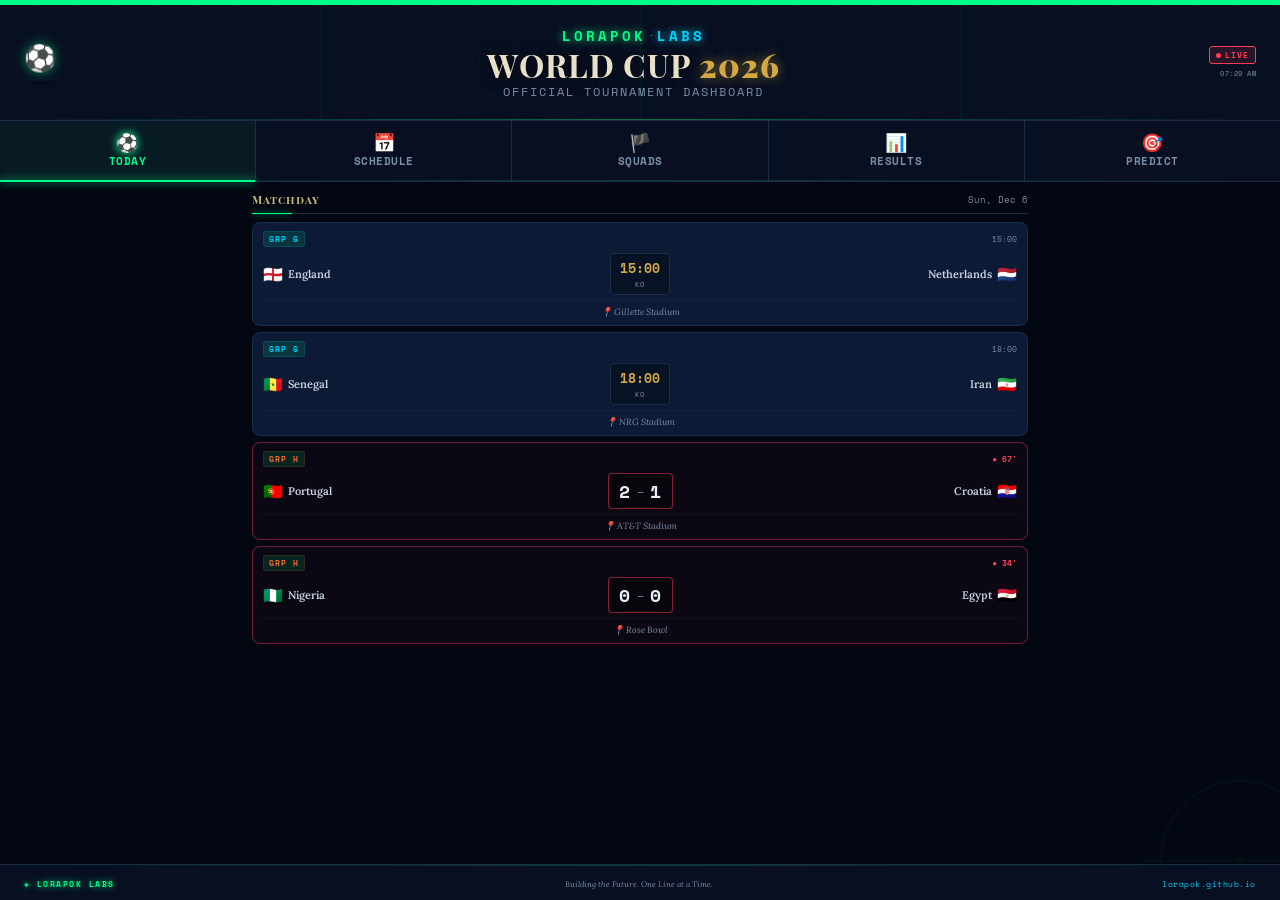
==== commit abeca280: "Robust init and defer scripts" ====
--- a/docs/index.html
+++ b/docs/index.html
@@ -227,8 +227,8 @@
   </div>
 
   <!-- Scripts -->
-  <script src="js/api.js"></script>
-  <script src="js/predictions.js"></script>
-  <script src="js/popup.js"></script>
+  <script src="js/api.js" defer></script>
+  <script src="js/predictions.js" defer></script>
+  <script src="js/popup.js" defer></script>
 </body>
 </html>
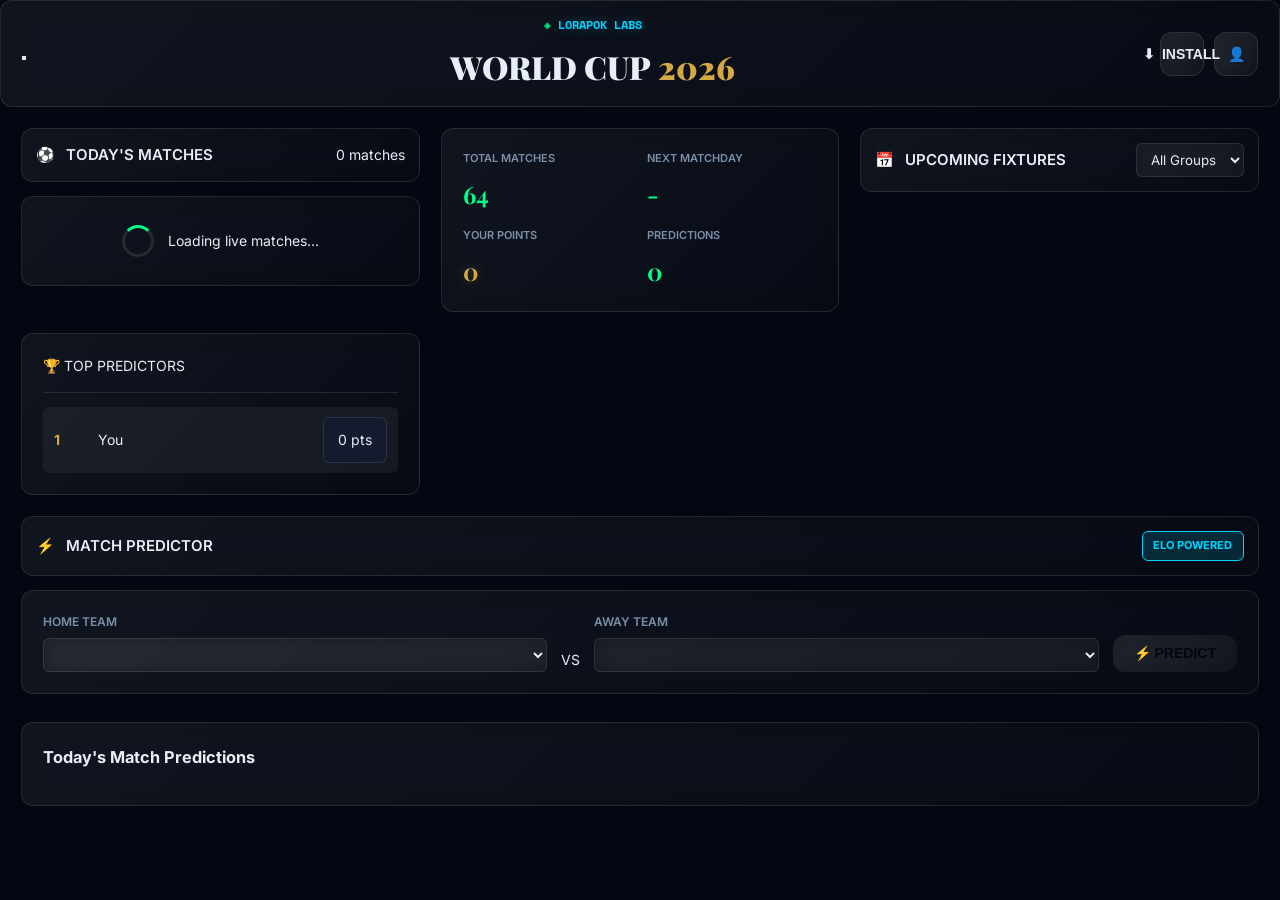
==== commit 834278fe: "feat: complete redesign with glass morphism UI, PWA support, and enhanced predictions" ====
--- a/docs/index.html
+++ b/docs/index.html
@@ -2,233 +2,205 @@
 <html lang="en">
 <head>
   <meta charset="UTF-8"/>
-  <meta name="viewport" content="width=device-width,initial-scale=1"/>
-  <title>Lorapok WorldCup 26 — Tournament Dashboard</title>
-  <meta name="description" content="FIFA World Cup 2026 live scores, fixtures, squads & ELO predictions. A Lorapok Labs Tournament Dashboard."/>
-  <meta property="og:title" content="Lorapok WorldCup 26"/>
-  <meta property="og:description" content="The Tactician's Logbook — World Cup 2026 Live Dashboard."/>
-  <meta property="og:image" content="https://lorapok.github.io/worldcup26/preview.png"/>
+  <meta name="viewport" content="width=device-width, initial-scale=1.0, viewport-fit=cover"/>
+  <meta name="theme-color" content="#030711"/>
+  <meta name="apple-mobile-web-app-capable" content="yes"/>
+  <meta name="apple-mobile-web-app-status-bar-style" content="black-translucent"/>
+  <meta name="apple-mobile-web-app-title" content="WorldCup 26"/>
+  <link rel="manifest" href="manifest.json"/>
+  <title>Lorapok WorldCup 26 — Live Tournament Dashboard</title>
+  <meta name="description" content="FIFA World Cup 2026 live scores, fixtures, squads, predictions & real-time commentary by Lorapok Labs."/>
   <link rel="preconnect" href="https://fonts.googleapis.com"/>
   <link rel="preconnect" href="https://fonts.gstatic.com" crossorigin/>
-  <link href="https://fonts.googleapis.com/css2?family=Playfair+Display+SC:ital,wght@0,400;0,700;0,900;1,400&family=Space+Mono:ital,wght@0,400;0,700;1,400&family=Lora:ital,wght@0,400;0,600;1,400;1,600&display=swap" rel="stylesheet"/>
-  <link rel="stylesheet" href="css/popup.css"/>
-  <style>
-    /* Website-specific overrides to make the popup a full-page app */
-    :root {
-      --popup-w: 100%;
-    }
-    html, body {
-      width: 100%;
-      height: 100%;
-      max-height: none;
-      overflow: auto;
-    }
-    body {
-      min-height: 100vh;
-    }
-    .lw-header {
-      padding: 20px 24px;
-    }
-    .lw-tabs {
-      position: sticky;
-      top: 0;
-      z-index: 1000;
-    }
-    .lw-tab {
-      padding: 12px 10px;
-      font-size: 10px;
-    }
-    .lw-tab__icon {
-      font-size: 18px;
-    }
-    .lw-content {
-      max-width: 800px;
-      margin: 0 auto;
-      width: 100%;
-      padding-bottom: 80px; /* Space for footer */
-    }
-    .lw-panel {
-      overflow-y: visible;
-      animation: none;
-    }
-    .lw-footer {
-      position: fixed;
-      bottom: 0;
-      left: 0;
-      right: 0;
-      z-index: 1001;
-      padding: 10px 24px;
-    }
-    @media (min-width: 600px) {
-      .lw-title { font-size: 32px; }
-      .lw-subtitle { font-size: 12px; }
-      .lw-tab__label { font-size: 11px; }
-      .lw-brand__lorapok, .lw-brand__labs { font-size: 14px; }
-    }
-  </style>
+  <link href="https://fonts.googleapis.com/css2?family=Playfair+Display:wght@400;700;900&family=Space+Mono:wght@400;700&family=Inter:wght@300;400;500;600;700&display=swap" rel="stylesheet"/>
+  <link rel="stylesheet" href="css/styles.css"/>
+  <link rel="stylesheet" href="css/glass.css"/>
+  <link rel="stylesheet" href="css/animations.css"/>
+  <link rel="stylesheet" href="css/responsive.css"/>
 </head>
 <body>
-
-  <!-- ╔══ HEADER ══════════════════════════════════════════════════════╗ -->
-  <header class="lw-header">
-    <div class="lw-header__pitch-lines" aria-hidden="true">
-      <span></span><span></span><span></span>
+  <div class="app-container">
+    <header class="header glass-card">
+      <div class="header-content">
+        <div class="header-left">
+          <button class="menu-toggle" id="menuToggle" aria-label="Toggle menu">
+            <span class="hamburger"></span>
+          </button>
+        </div>
+        <div class="header-center">
+          <div class="brand">
+            <span class="brand-dot">◈</span>
+            <span class="brand-text">LORAPOK LABS</span>
+          </div>
+          <h1 class="header-title">
+            <span class="world">WORLD</span>
+            <span class="cup">CUP</span>
+            <span class="year animated-glow">2026</span>
+          </h1>
+        </div>
+        <div class="header-right">
+          <button class="install-btn glass-button" id="installBtn" title="Add to Home Screen">
+            <span class="icon">⬇</span>
+            <span class="label">INSTALL</span>
+          </button>
+          <button class="user-profile glass-button" id="userProfile" title="User Profile">
+            <span class="icon">👤</span>
+          </button>
+        </div>
+      </div>
+      <div class="live-indicator glass-small" id="liveIndicator" style="display:none">
+        <span class="live-pulse"></span>
+        <span class="live-text">LIVE NOW</span>
+      </div>
+    </header>
+    <main class="main-content">
+      <div class="content-wrapper">
+        <section class="dashboard-grid">
+          <div class="dashboard-section" id="todaySection">
+            <div class="section-header glass-card">
+              <div class="section-title">
+                <span class="icon">⚽</span>
+                <span>TODAY'S MATCHES</span>
+              </div>
+              <div class="match-counter" id="matchCounter">0 matches</div>
+            </div>
+            <div class="matches-container" id="todayMatches">
+              <div class="loader glass-card">
+                <div class="spinner"></div>
+                <p>Loading live matches...</p>
+              </div>
+            </div>
+          </div>
+          <div class="stats-panel glass-card">
+            <div class="stat-item">
+              <span class="stat-label">TOTAL MATCHES</span>
+              <span class="stat-value" id="totalMatches">64</span>
+            </div>
+            <div class="stat-item">
+              <span class="stat-label">NEXT MATCHDAY</span>
+              <span class="stat-value" id="nextMatchday">-</span>
+            </div>
+            <div class="stat-item">
+              <span class="stat-label">YOUR POINTS</span>
+              <span class="stat-value highlighted" id="userPoints">0</span>
+            </div>
+            <div class="stat-item">
+              <span class="stat-label">PREDICTIONS</span>
+              <span class="stat-value" id="userPredictions">0</span>
+            </div>
+          </div>
+          <div class="dashboard-section" id="scheduleSection">
+            <div class="section-header glass-card">
+              <div class="section-title">
+                <span class="icon">📅</span>
+                <span>UPCOMING FIXTURES</span>
+              </div>
+              <select id="groupFilter" class="glass-input">
+                <option value="">All Groups</option>
+                <option value="A">Group A</option>
+                <option value="B">Group B</option>
+              </select>
+            </div>
+            <div class="matches-container" id="scheduleMatches"></div>
+          </div>
+          <div class="leaderboard glass-card">
+            <div class="leaderboard-header">
+              <span class="leaderboard-title">🏆 TOP PREDICTORS</span>
+            </div>
+            <div class="leaderboard-list" id="leaderboard">
+              <div class="leaderboard-item">
+                <span class="rank">1</span>
+                <span class="name">You</span>
+                <span class="score">0 pts</span>
+              </div>
+            </div>
+          </div>
+          <div class="dashboard-section prediction-wide" id="predictSection">
+            <div class="section-header glass-card">
+              <div class="section-title">
+                <span class="icon">⚡</span>
+                <span>MATCH PREDICTOR</span>
+              </div>
+              <span class="badge badge-ai">ELO POWERED</span>
+            </div>
+            <div class="prediction-controls glass-card">
+              <div class="predict-select">
+                <label>HOME TEAM</label>
+                <select id="homeTeam" class="glass-input"></select>
+              </div>
+              <div class="predict-vs">VS</div>
+              <div class="predict-select">
+                <label>AWAY TEAM</label>
+                <select id="awayTeam" class="glass-input"></select>
+              </div>
+              <button class="glass-button button-primary" id="calculateBtn">⚡ PREDICT</button>
+            </div>
+            <div id="predictionResult" class="prediction-result"></div>
+            <div class="match-predictions glass-card">
+              <h3>Today's Match Predictions</h3>
+              <div id="matchPredictionsList" class="predictions-list"></div>
+            </div>
+          </div>
+        </section>
+      </div>
+    </main>
+    <div class="modal glass-modal" id="matchModal">
+      <div class="modal-overlay" onclick="closeMatchModal()"></div>
+      <div class="modal-content glass-card">
+        <button class="modal-close" onclick="closeMatchModal()">✕</button>
+        <div class="match-details" id="matchDetails"></div>
+      </div>
     </div>
-
-    <div class="lw-header__left">
-      <div class="lw-ball" aria-hidden="true">
-        <div class="lw-ball__inner">⚽</div>
-        <div class="lw-ball__shadow"></div>
+    <div class="modal glass-modal" id="profileModal">
+      <div class="modal-overlay" onclick="closeProfileModal()"></div>
+      <div class="modal-content glass-card" style="max-width: 600px;">
+        <button class="modal-close" onclick="closeProfileModal()">✕</button>
+        <div class="profile-content">
+          <h2>Your Predictions Profile</h2>
+          <div class="profile-stats">
+            <div class="stat">
+              <span class="label">Total Points</span>
+              <span class="value" id="profileTotalPoints">0</span>
+            </div>
+            <div class="stat">
+              <span class="label">Correct Predictions</span>
+              <span class="value" id="profileCorrect">0</span>
+            </div>
+            <div class="stat">
+              <span class="label">Win Rate</span>
+              <span class="value" id="profileWinRate">0%</span>
+            </div>
+            <div class="stat">
+              <span class="label">Rank</span>
+              <span class="value" id="profileRank">#-</span>
+            </div>
+          </div>
+        </div>
       </div>
     </div>
-
-    <div class="lw-header__center">
-      <div class="lw-brand">
-        <span class="lw-brand__lorapok">LORAPOK</span>
-        <span class="lw-brand__dot">·</span>
-        <span class="lw-brand__labs">LABS</span>
-      </div>
-      <h1 class="lw-title">WORLD CUP <em>2026</em></h1>
-      <p class="lw-subtitle">Official Tournament Dashboard</p>
-    </div>
-
-    <div class="lw-header__right">
-      <div class="lw-live-badge" id="liveBadge" style="display:none">
-        <span class="lw-live-badge__dot"></span>
-        <span class="lw-live-badge__text">LIVE</span>
-      </div>
-      <div class="lw-update-time" id="updateTime"></div>
-    </div>
-  </header>
-
-  <!-- ╔══ TAB NAV ══════════════════════════════════════════════════════╗ -->
-  <nav class="lw-tabs" role="tablist">
-    <button class="lw-tab active" data-tab="today" role="tab" aria-selected="true">
-      <span class="lw-tab__icon">⚽</span>
-      <span class="lw-tab__label">TODAY</span>
-    </button>
-    <button class="lw-tab" data-tab="schedule" role="tab" aria-selected="false">
-      <span class="lw-tab__icon">📅</span>
-      <span class="lw-tab__label">SCHEDULE</span>
-    </button>
-    <button class="lw-tab" data-tab="squads" role="tab" aria-selected="false">
-      <span class="lw-tab__icon">🏴</span>
-      <span class="lw-tab__label">SQUADS</span>
-    </button>
-    <button class="lw-tab" data-tab="results" role="tab" aria-selected="false">
-      <span class="lw-tab__icon">📊</span>
-      <span class="lw-tab__label">RESULTS</span>
-    </button>
-    <button class="lw-tab" data-tab="predict" role="tab" aria-selected="false">
-      <span class="lw-tab__icon">🎯</span>
-      <span class="lw-tab__label">PREDICT</span>
-    </button>
-  </nav>
-
-  <!-- ╔══ CONTENT PANELS ═══════════════════════════════════════════════╗ -->
-  <main class="lw-content">
-
-    <!-- ── TODAY ─────────────────────────────────────────────────── -->
-    <div class="lw-panel active" id="panel-today" role="tabpanel">
-      <div class="lw-panel__header">
-        <span class="lw-panel__title">Matchday</span>
-        <span class="lw-panel__date" id="todayDate"></span>
-      </div>
-      <div class="lw-loader" id="todayLoader">
-        <div class="lw-loader__ball"></div>
-        <span>Fetching live data…</span>
-      </div>
-      <div id="todayMatches" class="lw-matches"></div>
-    </div>
-
-    <!-- ── SCHEDULE ───────────────────────────────────────────────── -->
-    <div class="lw-panel" id="panel-schedule" role="tabpanel">
-      <div class="lw-panel__header">
-        <span class="lw-panel__title">Upcoming Fixtures</span>
-        <div class="lw-group-filter" id="scheduleGroupFilter"></div>
-      </div>
-      <div id="scheduleList" class="lw-matches"></div>
-    </div>
-
-    <!-- ── SQUADS ─────────────────────────────────────────────────── -->
-    <div class="lw-panel" id="panel-squads" role="tabpanel">
-      <div class="lw-panel__header">
-        <span class="lw-panel__title">National Squads</span>
-      </div>
-      <div class="lw-squad-search">
-        <input type="text" id="squadSearch" class="lw-input" placeholder="🔍  Search team…" autocomplete="off"/>
-      </div>
-      <div class="lw-team-grid" id="teamGrid"></div>
-      <div class="lw-squad-detail" id="squadDetail" style="display:none"></div>
-    </div>
-
-    <!-- ── RESULTS ────────────────────────────────────────────────── -->
-    <div class="lw-panel" id="panel-results" role="tabpanel">
-      <div class="lw-panel__header">
-        <span class="lw-panel__title">Group Standings</span>
-        <div class="lw-group-selector" id="standingsGroupSelector"></div>
-      </div>
-      <div id="standingsTable" class="lw-standings"></div>
-      <div class="lw-panel__header" style="margin-top:12px">
-        <span class="lw-panel__title">Recent Results</span>
-      </div>
-      <div id="resultsList" class="lw-matches"></div>
-    </div>
-
-    <!-- ── PREDICT ────────────────────────────────────────────────── -->
-    <div class="lw-panel" id="panel-predict" role="tabpanel">
-      <div class="lw-panel__header">
-        <span class="lw-panel__title">Match Predictor</span>
-        <span class="lw-badge lw-badge--ai">ELO</span>
-      </div>
-
-      <div class="lw-predict-custom">
-        <div class="lw-predict-select-wrap">
-          <label class="lw-predict-label">HOME</label>
-          <select id="predictHome" class="lw-select"></select>
-        </div>
-        <div class="lw-predict-vs">VS</div>
-        <div class="lw-predict-select-wrap">
-          <label class="lw-predict-label">AWAY</label>
-          <select id="predictAway" class="lw-select"></select>
-        </div>
-      </div>
-      <button class="lw-btn lw-btn--predict" id="runPredict">
-        ⚡ CALCULATE PREDICTION
-      </button>
-      <div id="predictResult" class="lw-predict-result"></div>
-
-      <div class="lw-panel__header" style="margin-top:14px">
-        <span class="lw-panel__title">Tournament Odds</span>
-      </div>
-      <div id="tournamentOdds" class="lw-odds-list"></div>
-    </div>
-
-  </main>
-
-  <!-- ╔══ FOOTER ═══════════════════════════════════════════════════════╗ -->
-  <footer class="lw-footer">
-    <div class="lw-footer__left">
-      <span class="lw-footer__logo">◈ LORAPOK LABS</span>
-    </div>
-    <div class="lw-footer__center">
-      <span class="lw-footer__motto">Building the Future. One Line at a Time.</span>
-    </div>
-    <div class="lw-footer__right">
-      <a href="https://lorapok.github.io" target="_blank" class="lw-footer__link">lorapok.github.io</a>
-    </div>
-  </footer>
-
-  <!-- Pitch watermark -->
-  <div class="lw-pitch-watermark" aria-hidden="true">
-    <div class="lw-pitch-watermark__circle"></div>
-    <div class="lw-pitch-watermark__center"></div>
-    <div class="lw-pitch-watermark__spot"></div>
   </div>
-
-  <!-- Scripts -->
+  <script>
+    if ('serviceWorker' in navigator) {
+      navigator.serviceWorker.register('sw.js').catch(console.error);
+    }
+    let deferredPrompt;
+    window.addEventListener('beforeinstallprompt', (e) => {
+      e.preventDefault();
+      deferredPrompt = e;
+      document.getElementById('installBtn').style.display = 'inline-flex';
+    });
+    document.getElementById('installBtn')?.addEventListener('click', async () => {
+      if (deferredPrompt) {
+        deferredPrompt.prompt();
+        deferredPrompt = null;
+      }
+    });
+  </script>
+  <script src="js/data.js" defer></script>
   <script src="js/api.js" defer></script>
   <script src="js/predictions.js" defer></script>
-  <script src="js/popup.js" defer></script>
+  <script src="js/leaderboard.js" defer></script>
+  <script src="js/ui.js" defer></script>
+  <script src="js/app.js" defer></script>
 </body>
-</html>
+</html>
--- a/docs/css/styles.css
+++ b/docs/css/styles.css
@@ -0,0 +1,513 @@
+:root {
+  --bg-dark: #030711;
+  --surface: #141b2f;
+  --glass-light: rgba(255, 255, 255, 0.05);
+  --glass-lighter: rgba(255, 255, 255, 0.08);
+  --border: rgba(255, 255, 255, 0.1);
+  --green: #00ff88;
+  --green-dim: rgba(0, 255, 136, 0.15);
+  --cyan: #00d4ff;
+  --cyan-dim: rgba(0, 212, 255, 0.15);
+  --gold: #d4a843;
+  --red: #ff3d5a;
+  --text-primary: #e8eef8;
+  --text-secondary: #a8b5c8;
+  --text-tertiary: #7a8fa8;
+  --font-display: 'Playfair Display', Georgia, serif;
+  --font-mono: 'Space Mono', 'Courier New', monospace;
+  --font-body: 'Inter', -apple-system, BlinkMacSystemFont, 'Segoe UI', sans-serif;
+  --radius-sm: 6px;
+  --radius-md: 12px;
+  --z-modal: 1000;
+}
+
+* {
+  margin: 0;
+  padding: 0;
+  box-sizing: border-box;
+}
+
+html, body {
+  width: 100%;
+  height: 100%;
+  background: var(--bg-dark);
+  color: var(--text-primary);
+  font-family: var(--font-body);
+  font-size: 14px;
+  line-height: 1.6;
+}
+
+.app-container {
+  display: flex;
+  flex-direction: column;
+  height: 100vh;
+}
+
+.header {
+  padding: 1rem 1.5rem;
+  border-bottom: 1px solid var(--border);
+  position: relative;
+  z-index: 100;
+}
+
+.header-content {
+  display: flex;
+  align-items: center;
+  justify-content: space-between;
+  gap: 1rem;
+}
+
+.header-center {
+  flex: 1;
+  text-align: center;
+}
+
+.brand {
+  display: flex;
+  align-items: center;
+  justify-content: center;
+  gap: 0.5rem;
+  font-family: var(--font-mono);
+  font-size: 12px;
+  font-weight: 700;
+  margin-bottom: 0.5rem;
+}
+
+.brand-dot {
+  color: var(--green);
+  animation: glow-pulse 2s ease-in-out infinite;
+}
+
+.brand-text {
+  color: var(--cyan);
+  text-shadow: 0 0 12px rgba(0, 212, 255, 0.4);
+}
+
+.header-title {
+  font-family: var(--font-display);
+  font-size: 32px;
+  font-weight: 900;
+  display: flex;
+  align-items: center;
+  justify-content: center;
+  gap: 0.5rem;
+}
+
+.header-title .year {
+  color: var(--gold);
+}
+
+.header-right {
+  display: flex;
+  align-items: center;
+  gap: 0.75rem;
+}
+
+.install-btn, .user-profile {
+  display: none;
+  width: 44px;
+  height: 44px;
+  align-items: center;
+  justify-content: center;
+}
+
+.user-profile {
+  display: inline-flex;
+}
+
+.live-indicator {
+  display: flex;
+  align-items: center;
+  gap: 0.5rem;
+  font-size: 11px;
+  font-weight: 700;
+  color: var(--red);
+}
+
+.live-pulse {
+  width: 8px;
+  height: 8px;
+  background: var(--red);
+  border-radius: 50%;
+  animation: pulse-live 1s ease-in-out infinite;
+}
+
+.main-content {
+  flex: 1;
+  overflow-y: auto;
+  padding: 1.5rem;
+}
+
+.content-wrapper {
+  max-width: 1400px;
+  margin: 0 auto;
+}
+
+.dashboard-grid {
+  display: grid;
+  grid-template-columns: repeat(auto-fit, minmax(320px, 1fr));
+  gap: 1.5rem;
+}
+
+.dashboard-section {
+  display: flex;
+  flex-direction: column;
+  gap: 1rem;
+}
+
+.section-header {
+  display: flex;
+  align-items: center;
+  justify-content: space-between;
+  padding: 1rem;
+  border-bottom: 1px solid var(--border);
+}
+
+.section-title {
+  display: flex;
+  align-items: center;
+  gap: 0.75rem;
+  font-weight: 600;
+  font-size: 15px;
+}
+
+.matches-container {
+  display: flex;
+  flex-direction: column;
+  gap: 1rem;
+}
+
+.match-card {
+  background: var(--glass-light);
+  border: 1px solid var(--border);
+  border-radius: var(--radius-md);
+  padding: 1rem;
+  cursor: pointer;
+  transition: all 0.3s ease;
+}
+
+.match-card:hover {
+  border-color: var(--green);
+  transform: translateY(-2px);
+}
+
+.match-card--live {
+  border-color: var(--red);
+  background: rgba(255, 61, 90, 0.08);
+}
+
+.match-card__meta {
+  display: flex;
+  align-items: center;
+  justify-content: space-between;
+  margin-bottom: 0.75rem;
+  font-size: 11px;
+}
+
+.match-card__group {
+  background: var(--green-dim);
+  color: var(--green);
+  padding: 0.25rem 0.5rem;
+  border-radius: var(--radius-sm);
+  font-weight: 600;
+}
+
+.match-card__status--live {
+  color: var(--red);
+  font-weight: 700;
+}
+
+.match-card__body {
+  display: grid;
+  grid-template-columns: 1fr auto 1fr;
+  align-items: center;
+  gap: 1rem;
+}
+
+.team {
+  display: flex;
+  align-items: center;
+  gap: 0.5rem;
+}
+
+.team--away {
+  flex-direction: row-reverse;
+}
+
+.team__flag {
+  font-size: 24px;
+}
+
+.team__name {
+  font-weight: 600;
+  font-size: 14px;
+}
+
+.score {
+  display: flex;
+  flex-direction: column;
+  align-items: center;
+  gap: 0.25rem;
+  background: var(--surface);
+  padding: 0.75rem 1rem;
+  border-radius: var(--radius-sm);
+  border: 1px solid var(--border);
+}
+
+.score__num {
+  font-family: var(--font-mono);
+  font-size: 20px;
+  font-weight: 700;
+}
+
+.stats-panel {
+  display: grid;
+  grid-template-columns: 1fr 1fr;
+  gap: 1rem;
+  padding: 1.5rem;
+}
+
+.stat-item {
+  display: flex;
+  flex-direction: column;
+  gap: 0.5rem;
+}
+
+.stat-label {
+  font-size: 11px;
+  color: var(--text-tertiary);
+  font-weight: 600;
+}
+
+.stat-value {
+  font-family: var(--font-display);
+  font-size: 24px;
+  font-weight: 700;
+  color: var(--green);
+}
+
+.stat-value.highlighted {
+  color: var(--gold);
+  text-shadow: 0 0 12px rgba(212, 168, 67, 0.3);
+}
+
+.leaderboard {
+  padding: 1.5rem;
+}
+
+.leaderboard-header {
+  margin-bottom: 1rem;
+  padding-bottom: 1rem;
+  border-bottom: 1px solid var(--border);
+}
+
+.leaderboard-list {
+  display: flex;
+  flex-direction: column;
+  gap: 0.75rem;
+}
+
+.leaderboard-item {
+  display: grid;
+  grid-template-columns: 30px 1fr auto;
+  align-items: center;
+  gap: 1rem;
+  padding: 0.75rem;
+  border-radius: var(--radius-sm);
+  background: var(--glass-light);
+}
+
+.rank {
+  font-weight: 700;
+  color: var(--gold);
+}
+
+.prediction-wide {
+  grid-column: 1 / -1;
+}
+
+.prediction-controls {
+  display: grid;
+  grid-template-columns: 1fr auto 1fr auto;
+  align-items: flex-end;
+  gap: 1rem;
+  padding: 1.5rem;
+}
+
+.predict-select {
+  display: flex;
+  flex-direction: column;
+  gap: 0.5rem;
+}
+
+.predict-select label {
+  font-size: 12px;
+  font-weight: 600;
+  color: var(--text-tertiary);
+}
+
+.match-predictions {
+  padding: 1.5rem;
+}
+
+.match-predictions h3 {
+  margin-bottom: 1rem;
+}
+
+.glass-input {
+  background: var(--glass-light);
+  border: 1px solid var(--border);
+  border-radius: var(--radius-sm);
+  padding: 0.5rem 0.75rem;
+  color: var(--text-primary);
+  font-family: var(--font-body);
+  transition: all 0.3s ease;
+}
+
+.glass-input:focus {
+  background: var(--glass-lighter);
+  border-color: var(--green);
+  outline: none;
+}
+
+.glass-button {
+  background: var(--glass-light);
+  border: 1px solid var(--border);
+  border-radius: var(--radius-md);
+  padding: 0.75rem 1.5rem;
+  color: var(--text-primary);
+  font-weight: 600;
+  font-size: 14px;
+  cursor: pointer;
+  transition: all 0.3s ease;
+  display: inline-flex;
+  align-items: center;
+  gap: 0.5rem;
+}
+
+.glass-button:hover {
+  border-color: var(--green);
+}
+
+.button-primary {
+  background: linear-gradient(135deg, var(--green) 0%, var(--cyan) 100%);
+  border: none;
+  color: var(--bg-dark);
+  font-weight: 700;
+}
+
+.button-primary:hover {
+  transform: translateY(-2px);
+  box-shadow: 0 8px 20px rgba(0, 255, 136, 0.3);
+}
+
+.badge {
+  display: inline-flex;
+  align-items: center;
+  gap: 0.5rem;
+  padding: 0.35rem 0.75rem;
+  border-radius: var(--radius-sm);
+  font-size: 11px;
+  font-weight: 700;
+}
+
+.badge-ai {
+  background: var(--cyan-dim);
+  color: var(--cyan);
+  border: 1px solid var(--cyan);
+}
+
+.modal {
+  display: none;
+  position: fixed;
+  inset: 0;
+  z-index: var(--z-modal);
+  align-items: center;
+  justify-content: center;
+}
+
+.modal.active {
+  display: flex;
+}
+
+.modal-overlay {
+  position: absolute;
+  inset: 0;
+  background: rgba(0, 0, 0, 0.6);
+  backdrop-filter: blur(4px);
+}
+
+.modal-content {
+  position: relative;
+  max-height: 90vh;
+  overflow-y: auto;
+  padding: 2rem;
+  max-width: 800px;
+  width: 90%;
+}
+
+.modal-close {
+  position: absolute;
+  top: 1rem;
+  right: 1rem;
+  width: 40px;
+  height: 40px;
+  background: var(--glass-light);
+  border: 1px solid var(--border);
+  border-radius: 50%;
+  color: var(--text-primary);
+  cursor: pointer;
+  font-size: 20px;
+  display: flex;
+  align-items: center;
+  justify-content: center;
+}
+
+.loader {
+  display: flex;
+  align-items: center;
+  justify-content: center;
+  gap: 1rem;
+  padding: 2rem;
+}
+
+.spinner {
+  width: 32px;
+  height: 32px;
+  border: 3px solid var(--border);
+  border-top-color: var(--green);
+  border-radius: 50%;
+  animation: spin 1s linear infinite;
+}
+
+.glass-card {
+  background: var(--glass-light);
+  border: 1px solid var(--border);
+  border-radius: var(--radius-md);
+  backdrop-filter: blur(10px);
+}
+
+.glass-small {
+  background: var(--glass-light);
+  border: 1px solid var(--border);
+  border-radius: var(--radius-sm);
+  padding: 0.5rem 1rem;
+}
+
+.animated-glow {
+  animation: glow-pulse 2s ease-in-out infinite;
+}
+
+@keyframes spin {
+  to { transform: rotate(360deg); }
+}
+
+@keyframes pulse-live {
+  0%, 100% { opacity: 1; }
+  50% { opacity: 0.5; }
+}
+
+@keyframes glow-pulse {
+  0%, 100% { text-shadow: 0 0 8px rgba(0, 255, 136, 0.4); }
+  50% { text-shadow: 0 0 16px rgba(0, 255, 136, 0.8); }
+}
--- a/docs/css/glass.css
+++ b/docs/css/glass.css
@@ -0,0 +1,27 @@
+.glass-card, .glass-button, .glass-input, .glass-small {
+  backdrop-filter: blur(10px);
+  -webkit-backdrop-filter: blur(10px);
+}
+
+.glass-card {
+  background: linear-gradient(135deg, rgba(255, 255, 255, 0.06) 0%, rgba(255, 255, 255, 0.02) 100%);
+}
+
+.glass-button {
+  background: linear-gradient(135deg, rgba(255, 255, 255, 0.08) 0%, rgba(255, 255, 255, 0.03) 100%);
+}
+
+.glass-input {
+  background: rgba(255, 255, 255, 0.04);
+}
+
+.glass-input:focus {
+  background: rgba(255, 255, 255, 0.08);
+  box-shadow: 0 0 12px rgba(0, 255, 136, 0.2);
+}
+
+.glass-modal .modal-content {
+  background: linear-gradient(135deg, rgba(20, 27, 47, 0.8) 0%, rgba(10, 15, 27, 0.8) 100%);
+  backdrop-filter: blur(20px);
+  border: 1px solid rgba(255, 255, 255, 0.1);
+}
--- a/docs/css/animations.css
+++ b/docs/css/animations.css
@@ -0,0 +1,22 @@
+@keyframes slideInDown {
+  from { opacity: 0; transform: translateY(-20px); }
+  to { opacity: 1; transform: translateY(0); }
+}
+
+@keyframes slideInUp {
+  from { opacity: 0; transform: translateY(20px); }
+  to { opacity: 1; transform: translateY(0); }
+}
+
+@keyframes fadeIn {
+  from { opacity: 0; }
+  to { opacity: 1; }
+}
+
+.section-header { animation: slideInDown 0.5s ease-out; }
+.match-card { animation: slideInUp 0.4s ease-out; }
+.stat-value { animation: slideInDown 0.6s ease-out; }
+.leaderboard-item { animation: fadeIn 0.5s ease-out forwards; }
+.leaderboard-item:nth-child(1) { animation-delay: 0s; }
+.leaderboard-item:nth-child(2) { animation-delay: 0.1s; }
+.leaderboard-item:nth-child(3) { animation-delay: 0.2s; }
--- a/docs/css/responsive.css
+++ b/docs/css/responsive.css
@@ -0,0 +1,29 @@
+@media (max-width: 768px) {
+  .header-title { font-size: 24px; }
+  .dashboard-grid { grid-template-columns: 1fr; gap: 1rem; }
+  .stats-panel { grid-template-columns: 1fr 1fr; }
+  .prediction-controls { grid-template-columns: 1fr; gap: 0.75rem; }
+  .predict-vs { display: none; }
+}
+
+@media (max-width: 480px) {
+  .header { padding: 0.75rem; }
+  .header-title { font-size: 18px; }
+  .install-btn { display: none !important; }
+  .main-content { padding: 0.75rem; }
+  .dashboard-grid { gap: 0.75rem; }
+  .match-card { padding: 0.75rem; }
+  .match-card__body { grid-template-columns: 1fr; gap: 0.5rem; }
+  .section-header { flex-direction: column; align-items: flex-start; }
+  .glass-input, .glass-button { width: 100%; }
+  .stats-panel { grid-template-columns: 1fr; }
+}
+
+@media (prefers-reduced-motion: reduce) {
+  * { animation-duration: 0.01ms !important; transition-duration: 0.01ms !important; }
+}
+
+@media (min-width: 1200px) {
+  .dashboard-grid { grid-template-columns: repeat(3, 1fr); }
+  .prediction-wide { grid-column: 1 / -1; }
+}
